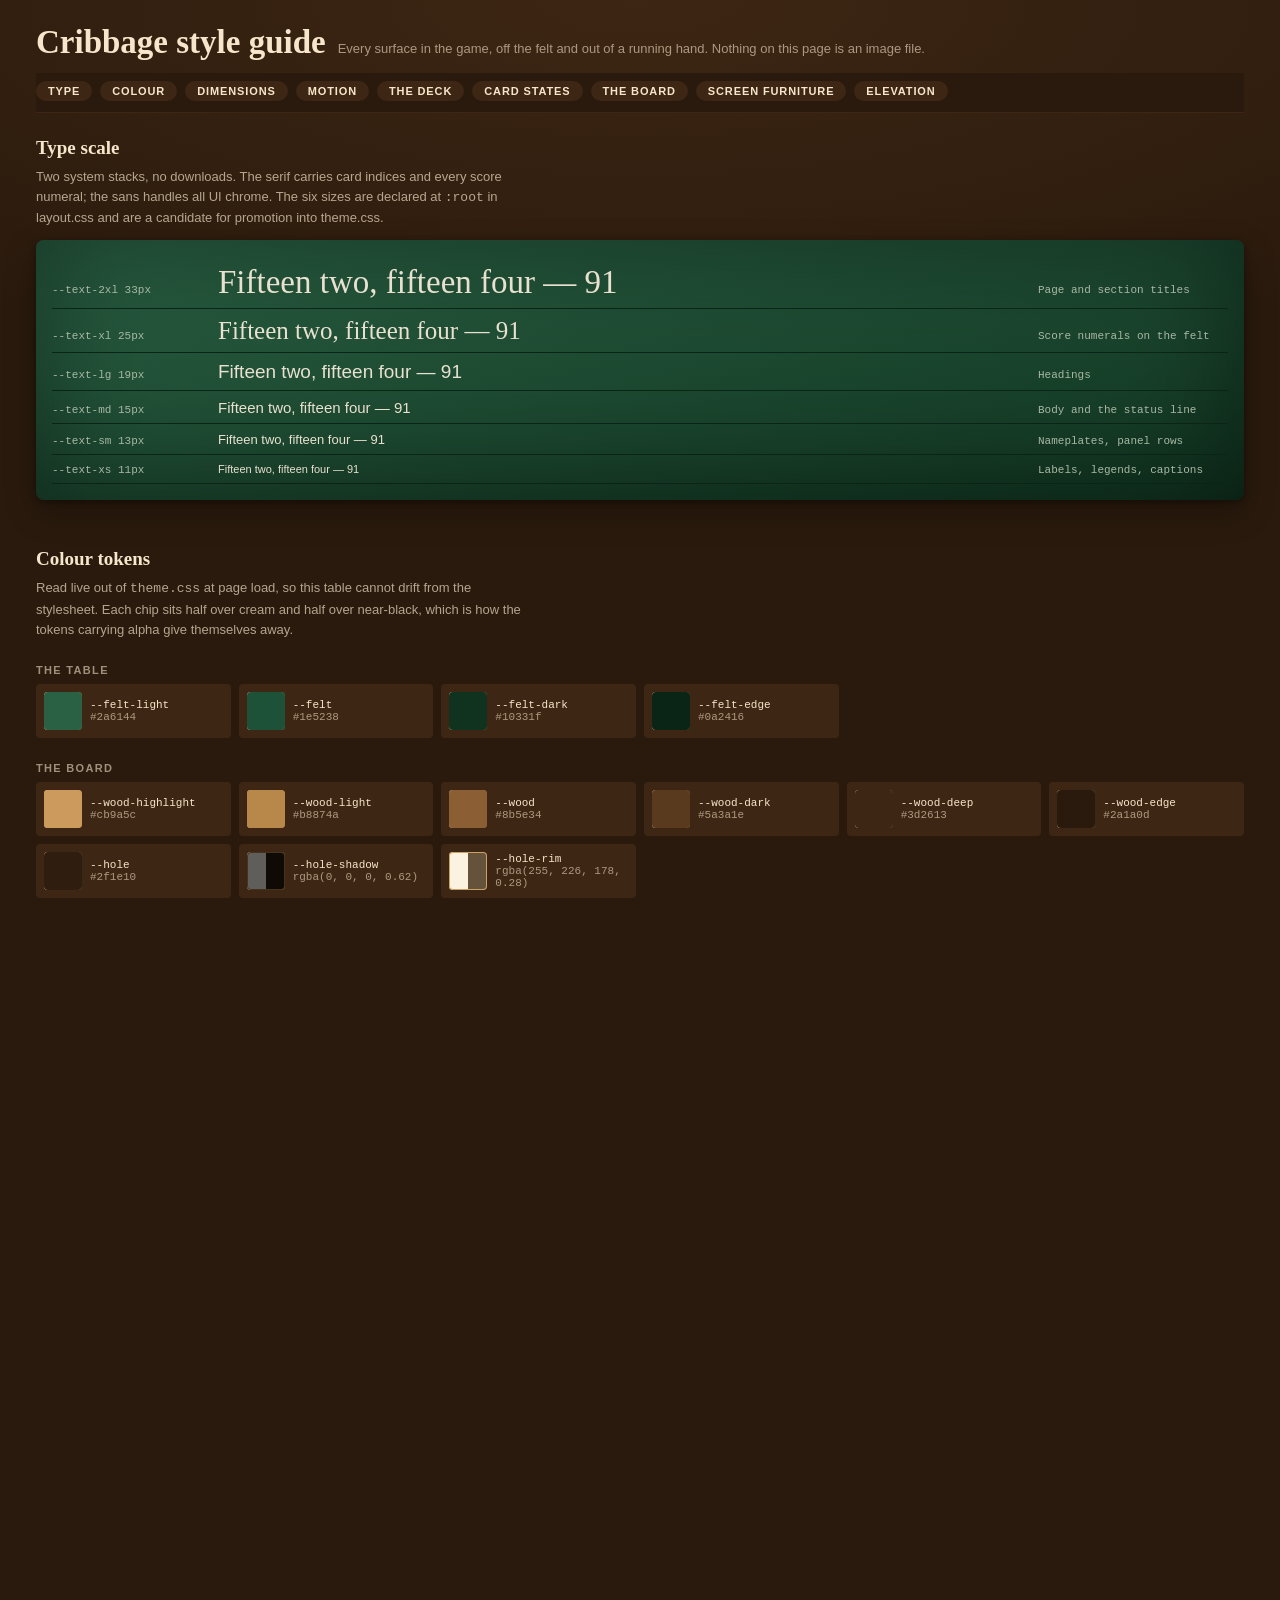
==== styleguide.html @ 0778dcc2 "Add the visual system: cards, board, and game layout theme.css is the design system and the single s" ====
<!doctype html>
<html lang="en">
<head>
<meta charset="utf-8">
<meta name="viewport" content="width=device-width, initial-scale=1">
<title>Cribbage — style guide</title>
<meta name="color-scheme" content="dark light">

<link rel="stylesheet" href="css/theme.css">
<link rel="stylesheet" href="css/cards.css">
<link rel="stylesheet" href="css/board.css">
<link rel="stylesheet" href="css/layout.css">

<style>
  /* Development chrome for this page only. Every value below is a theme token;
     nothing here ships with the game. */
  body {
    background-color: var(--wood-edge);
    background-image:
      radial-gradient(ellipse 120% 60% at 50% 0%, var(--wood-deep), transparent 70%);
  }

  .sg {
    max-width: 1240px;
    margin: 0 auto;
    padding: var(--sp-5) var(--sp-4) var(--sp-7);
  }

  .sg__head {
    display: flex;
    flex-wrap: wrap;
    align-items: baseline;
    gap: var(--sp-3);
    margin-bottom: var(--sp-3);
  }

  .sg__head h1 {
    margin: 0;
    font-size: var(--text-2xl);
    font-family: var(--font-serif);
    color: var(--on-wood);
  }

  .sg__head p {
    margin: 0;
    color: var(--on-wood);
    opacity: 0.6;
    font-size: var(--text-sm);
  }

  .sg__nav {
    position: sticky;
    top: 0;
    z-index: var(--z-label);
    display: flex;
    flex-wrap: wrap;
    gap: var(--sp-2);
    padding: var(--sp-2) 0 var(--sp-3);
    margin-bottom: var(--sp-5);
    background-color: var(--wood-edge);
    box-shadow: inset 0 -1px 0 var(--wood-deep);
  }

  .sg__nav a {
    padding: var(--sp-1) var(--sp-3);
    border-radius: 999px;
    font-size: var(--text-xs);
    font-weight: 600;
    letter-spacing: 0.08em;
    text-transform: uppercase;
    text-decoration: none;
    color: var(--on-wood);
    background-color: var(--wood-deep);
  }

  .sg__nav a:hover { background-color: var(--wood-dark); }
  .sg__nav a:focus-visible { outline: 3px solid var(--focus); outline-offset: 2px; }

  .sg section {
    margin-bottom: var(--sp-7);
    scroll-margin-top: var(--sp-7);
  }

  .sg h2 {
    margin: 0 0 var(--sp-2);
    font-size: var(--text-lg);
    font-family: var(--font-serif);
    color: var(--on-wood);
  }

  .sg h3 {
    margin: var(--sp-5) 0 var(--sp-2);
    font-size: var(--text-xs);
    font-weight: 700;
    letter-spacing: 0.12em;
    text-transform: uppercase;
    color: var(--on-wood);
    opacity: 0.58;
  }

  .sg p.note {
    margin: 0 0 var(--sp-3);
    max-width: 68ch;
    font-size: var(--text-sm);
    line-height: 1.55;
    color: var(--on-wood);
    opacity: 0.68;
  }

  /* Every demo surface is felt, because that is what the game sits on and a
     card judged against a white page is a card judged wrong. */
  .board-surface {
    padding: var(--sp-4);
    border-radius: var(--radius);
    background-color: var(--felt);
    background-image: linear-gradient(168deg, var(--felt-light), var(--felt-dark));
    box-shadow: var(--shadow-inset-felt), var(--shadow-panel);
  }

  .board-surface--wood {
    background-color: var(--wood);
    background-image: linear-gradient(168deg, var(--wood-light), var(--wood-deep));
  }

  .row {
    display: flex;
    flex-wrap: wrap;
    align-items: flex-end;
    gap: var(--sp-3);
  }

  .row--tight { gap: var(--sp-2); }

  .deck-grid {
    display: grid;
    grid-template-columns: repeat(13, max-content);
    gap: var(--sp-2);
    overflow-x: auto;
    padding-bottom: var(--sp-2);
  }

  .controls {
    display: flex;
    flex-wrap: wrap;
    align-items: center;
    gap: var(--sp-2);
    margin-bottom: var(--sp-3);
  }

  .controls__label {
    font-size: var(--text-xs);
    font-weight: 700;
    letter-spacing: 0.1em;
    text-transform: uppercase;
    color: var(--ink-soft);
  }

  /* --- token tables --- */

  .swatches {
    display: grid;
    grid-template-columns: repeat(auto-fill, minmax(190px, 1fr));
    gap: var(--sp-2);
  }

  .swatch {
    display: flex;
    align-items: center;
    gap: var(--sp-2);
    padding: var(--sp-2);
    border-radius: var(--radius-sm);
    background-color: var(--wood-deep);
  }

  /* Half over cream, half over near-black, so a token carrying alpha shows it. */
  .swatch__chip {
    position: relative;
    flex: 0 0 auto;
    width: 38px;
    height: 38px;
    border-radius: var(--radius-sm);
    background-image: linear-gradient(90deg,
      var(--card-face) 0 50%, var(--wood-edge) 50% 100%);
    box-shadow: inset 0 0 0 1px var(--wood-light);
    overflow: hidden;
  }

  .swatch__chip span {
    position: absolute;
    inset: 0;
  }

  .swatch__text { min-width: 0; }

  .swatch__name {
    font-family: ui-monospace, SFMono-Regular, Menlo, monospace;
    font-size: var(--text-xs);
    color: var(--on-wood);
    white-space: nowrap;
    overflow: hidden;
    text-overflow: ellipsis;
  }

  .swatch__value {
    font-family: ui-monospace, SFMono-Regular, Menlo, monospace;
    font-size: var(--text-xs);
    color: var(--on-wood);
    opacity: 0.6;
  }

  table.tokens {
    width: 100%;
    border-collapse: collapse;
    font-size: var(--text-sm);
  }

  table.tokens th,
  table.tokens td {
    padding: var(--sp-1) var(--sp-2);
    text-align: left;
    box-shadow: inset 0 -1px 0 var(--wood-deep);
  }

  table.tokens th {
    font-size: var(--text-xs);
    letter-spacing: 0.1em;
    text-transform: uppercase;
    color: var(--on-wood);
    opacity: 0.55;
  }

  table.tokens td:first-child {
    font-family: ui-monospace, SFMono-Regular, Menlo, monospace;
    font-size: var(--text-xs);
    color: var(--on-wood);
    white-space: nowrap;
  }

  table.tokens td:nth-child(2) {
    font-family: ui-monospace, SFMono-Regular, Menlo, monospace;
    font-size: var(--text-xs);
    color: var(--brass-light);
  }

  table.tokens td:last-child { color: var(--on-wood); opacity: 0.66; }

  table.tokens td.declared {
    font-family: ui-monospace, SFMono-Regular, Menlo, monospace;
    font-size: var(--text-xs);
    color: var(--on-wood);
    opacity: 0.45;
  }

  .scroller {
    overflow-x: auto;
    padding-bottom: var(--sp-2);
  }

  .type-row {
    display: flex;
    align-items: baseline;
    gap: var(--sp-4);
    padding: var(--sp-2) 0;
    box-shadow: inset 0 -1px 0 var(--felt-edge);
    color: var(--on-felt);
  }

  .type-row__meta {
    flex: 0 0 150px;
    font-family: ui-monospace, SFMono-Regular, Menlo, monospace;
    font-size: var(--text-xs);
    color: var(--on-felt-soft);
  }

  .type-row__meta:last-child { flex: 0 0 190px; }
  .type-row__sample { flex: 1 1 auto; min-width: 0; }

  .caption {
    margin: var(--sp-2) 0 0;
    font-size: var(--text-xs);
    letter-spacing: 0.06em;
    text-transform: uppercase;
    color: var(--on-felt-soft);
  }

  .boards {
    display: flex;
    gap: var(--sp-4);
    overflow-x: auto;
    padding-bottom: var(--sp-3);
  }

  .board-case {
    flex: 0 0 auto;
    display: flex;
    flex-direction: column;
    gap: var(--sp-2);
  }

  .board-case > .crib-board {
    height: 620px;
  }

  .shadow-chip {
    width: 120px;
    height: 78px;
    border-radius: var(--radius);
    background-color: var(--card-face);
  }

  .demo-notes {
    display: grid;
    grid-template-columns: repeat(auto-fit, minmax(220px, 1fr));
    gap: var(--sp-3);
    max-width: 700px;
  }

  .demo-notes .panel { min-height: 190px; }

  /* Narrow: the three-column type rows and the swatch grid stack rather than
     run off the side. The wide tables already live in .scroller. */
  @media (max-width: 760px) {
    .type-row { flex-wrap: wrap; gap: var(--sp-1) var(--sp-3); }
    .type-row__meta,
    .type-row__meta:last-child { flex: 1 1 100%; }
    .sg { padding: var(--sp-4) var(--sp-3) var(--sp-6); }
  }
</style>
</head>
<body>

<div class="sg" id="sg">
  <div class="sg__head">
    <h1>Cribbage style guide</h1>
    <p>Every surface in the game, off the felt and out of a running hand. Nothing on this page is an image file.</p>
  </div>

  <nav class="sg__nav" aria-label="Sections">
    <a href="#type">Type</a>
    <a href="#colour">Colour</a>
    <a href="#dimensions">Dimensions</a>
    <a href="#motion">Motion</a>
    <a href="#deck">The deck</a>
    <a href="#states">Card states</a>
    <a href="#board">The board</a>
    <a href="#furniture">Screen furniture</a>
    <a href="#elevation">Elevation</a>
  </nav>

  <!-- ==================================================== type ============ -->
  <section id="type">
    <h2>Type scale</h2>
    <p class="note">
      Two system stacks, no downloads. The serif carries card indices and every score
      numeral; the sans handles all UI chrome. The six sizes are declared at
      <code>:root</code> in layout.css and are a candidate for promotion into theme.css.
    </p>
    <div class="board-surface" id="type-scale"></div>
  </section>

  <!-- ================================================== colour =========== -->
  <section id="colour">
    <h2>Colour tokens</h2>
    <p class="note">
      Read live out of <code>theme.css</code> at page load, so this table cannot drift from
      the stylesheet. Each chip sits half over cream and half over near-black, which is how
      the tokens carrying alpha give themselves away.
    </p>
    <div id="colour-groups"></div>
  </section>

  <!-- ============================================== dimensions =========== -->
  <section id="dimensions">
    <h2>Dimensions</h2>
    <p class="note">
      Resolved against the current viewport — resize the window and reload to see the
      clamps move. Card geometry all derives from <code>--card-w</code>; board geometry all
      derives from <code>--hole-size</code>.
    </p>
    <div class="scroller"><table class="tokens" id="dim-table"></table></div>
  </section>

  <!-- =================================================== motion ========== -->
  <section id="motion">
    <h2>Motion</h2>
    <p class="note">
      One multiplier, <code>--anim-scale</code>, drives every duration in the game, and
      <code>prefers-reduced-motion</code> drops it to 0.001. If the durations below read as
      near-zero, that is your OS setting, not a bug.
    </p>
    <div class="scroller"><table class="tokens" id="motion-table"></table></div>
  </section>

  <!-- ===================================================== deck ========== -->
  <section id="deck">
    <h2>The deck — all 52</h2>
    <p class="note">
      Rows are the four suits in card-id order (spades, hearts, diamonds, clubs), columns
      are ace through king. Every pip is an inline SVG <code>&lt;use&gt;</code> of one of
      four symbols; the courts are a typographic panel, not an illustration.
    </p>
    <div class="controls">
      <span class="controls__label">Deck</span>
      <button class="btn btn--quiet" type="button" id="four-color" aria-pressed="false">Four-colour deck</button>
      <span class="controls__label" style="margin-left:var(--sp-4)">Card width</span>
      <button class="btn btn--quiet" type="button" data-size="52" aria-pressed="false">52px</button>
      <button class="btn btn--quiet" type="button" data-size="68" aria-pressed="true">68px</button>
      <button class="btn btn--quiet" type="button" data-size="88" aria-pressed="false">88px</button>
    </div>
    <div class="board-surface">
      <div class="scroller"><div class="deck-grid" id="all-cards"></div></div>
    </div>
  </section>

  <!-- =================================================== states ========== -->
  <section id="states">
    <h2>Backs and states</h2>
    <p class="note">
      Every state carries a cue that is not colour: selected rises, highlighted grows a
      solid ring, unplayable gets a hatch, face-down announces itself as face-down rather
      than as its identity.
    </p>
    <div class="board-surface">
      <div class="row" id="state-cards"></div>
    </div>
    <p class="caption">Tab through the interactive cards to see the focus ring.</p>
  </section>

  <!-- ==================================================== board ========== -->
  <section id="board">
    <h2>The board</h2>
    <p class="note">
      Four boards at different score pairs. The third straddles the skunk line at 91 — the
      pone is short of it, the dealer is past it. The fourth is a 61-point board, where the
      skunk line moves to 31 with it.
    </p>
    <div class="boards" id="boards"></div>
  </section>

  <!-- ================================================ furniture ========== -->
  <section id="furniture">
    <h2>Screen furniture</h2>
    <p class="note">
      The pieces layout.css owns, shown against felt. The two notes panels are shown filled
      here; on the game screen they ship empty, because Phase 4 is what puts rows in them.
    </p>

    <h3>Status line</h3>
    <div class="board-surface">
      <div class="status" data-turn="mine" style="margin-bottom:var(--sp-3)">
        <span class="status__mark" aria-hidden="true"></span>
        <p class="status__text">Your turn — play a card.</p>
      </div>
      <div class="status" data-turn="none">
        <span class="status__mark" aria-hidden="true"></span>
        <p class="status__text">Counting Opponent&rsquo;s hand.</p>
      </div>
    </div>

    <h3>Nameplates and the running count</h3>
    <div class="board-surface">
      <section class="seat seat--opponent" data-peg="pewter" style="margin-bottom:var(--sp-4)">
        <div class="seat__bar">
          <span class="seat__pip" aria-hidden="true"></span>
          <h2 class="seat__name">Opponent</h2>
          <span class="seat__badge">Dealer</span>
          <span class="seat__score"><span class="seat__score-num">88</span><span class="seat__score-of">/ 121</span></span>
        </div>
      </section>
      <section class="seat" data-peg="brass" style="margin-bottom:var(--sp-4)">
        <div class="seat__bar">
          <span class="seat__pip" aria-hidden="true"></span>
          <h2 class="seat__name">You</h2>
          <span class="seat__score"><span class="seat__score-num">91</span><span class="seat__score-of">/ 121</span></span>
        </div>
      </section>
      <div class="row">
        <div class="count"><span class="count__label">Count</span><span class="count__num">15</span></div>
        <div class="count" data-full="true"><span class="count__label">Count</span><span class="count__num">31</span></div>
        <div class="well"></div>
      </div>
      <p class="caption">Count plate, the plate at thirty-one, and an empty slot well.</p>
    </div>

    <h3>The pile</h3>
    <div class="board-surface">
      <ol class="pile" id="demo-pile"></ol>
      <p class="caption">A spent series knocked back, then the live one at full strength.</p>
    </div>

    <h3>Notes panels</h3>
    <div class="board-surface">
      <div class="demo-notes">
        <section class="panel" data-open="true">
          <button class="panel__toggle" type="button" aria-expanded="true">
            <h3 class="panel__title" style="margin:0">The count</h3>
            <span class="panel__caret" aria-hidden="true"></span>
          </button>
          <div class="panel__body">
            <ol class="tally">
              <li class="tally__row"><span class="tally__label">Fifteen two</span><span class="tally__points">2</span></li>
              <li class="tally__row"><span class="tally__label">Fifteen four</span><span class="tally__points">2</span></li>
              <li class="tally__row"><span class="tally__label">Run of three</span><span class="tally__points">3</span></li>
              <li class="tally__row"><span class="tally__label">Pair</span><span class="tally__points">2</span></li>
              <li class="tally__row" data-total="true"><span class="tally__label">Hand</span><span class="tally__points">9</span></li>
            </ol>
          </div>
        </section>
        <section class="panel" data-open="true">
          <button class="panel__toggle" type="button" aria-expanded="true">
            <h3 class="panel__title" style="margin:0">Hand history</h3>
            <span class="panel__caret" aria-hidden="true"></span>
          </button>
          <div class="panel__body">
            <ol class="log">
              <li class="log__row"><span class="log__who">You</span> — hand <span class="log__points">9</span>: two fifteens, a run of three, a pair</li>
              <li class="log__row"><span class="log__who">Opponent</span> — crib <span class="log__points">4</span>: two fifteens</li>
              <li class="log__row"><span class="log__who">You</span> — pegged <span class="log__points">3</span></li>
            </ol>
          </div>
        </section>
      </div>
      <p class="caption">Both headers are real buttons — click one to collapse it.</p>
    </div>
  </section>

  <!-- ================================================ elevation ========== -->
  <section id="elevation">
    <h2>Elevation</h2>
    <p class="note">
      Shadows are tight and warm-dark rather than wide and grey: everything in this game is
      resting on a table a few millimetres below it.
    </p>
    <div class="board-surface">
      <div class="row" id="shadows"></div>
    </div>
  </section>
</div>

<script src="js/cards.js"></script>
<script src="js/scoring.js"></script>
<script src="js/engine.js"></script>
<script src="js/render-cards.js"></script>
<script src="js/render-board.js"></script>
<script src="js/render.js"></script>

<script>
(function () {
  'use strict';

  var Cards = Cribbage.Cards;
  var RC = Cribbage.RenderCards;
  var RB = Cribbage.RenderBoard;
  var css = getComputedStyle(document.documentElement);

  function el(tag, cls, text) {
    var n = document.createElement(tag);
    if (cls) n.className = cls;
    if (text !== undefined) n.textContent = text;
    return n;
  }

  function value(name) {
    return css.getPropertyValue(name).trim();
  }

  // getPropertyValue on a custom property hands back what was DECLARED, clamp()
  // and calc() and all. To see what a token is actually worth at this viewport
  // it has to be pushed through a real property and read out computed.
  var probe = document.createElement('div');
  probe.setAttribute('aria-hidden', 'true');
  probe.style.cssText = 'position:absolute;top:0;left:0;height:0;visibility:hidden;';
  document.body.appendChild(probe);

  function resolved(name, kind) {
    if (kind === 'length') {
      probe.style.width = 'var(' + name + ')';
      var w = getComputedStyle(probe).width;
      probe.style.width = '';
      return w;
    }
    if (kind === 'time') {
      probe.style.transitionDuration = 'var(' + name + ')';
      var t = getComputedStyle(probe).transitionDuration;
      probe.style.transitionDuration = '';
      return t;
    }
    return value(name) || '—';
  }

  // ---------------------------------------------------------------- type ---

  var TYPE = [
    ['--text-2xl', 'Page and section titles'],
    ['--text-xl', 'Score numerals on the felt'],
    ['--text-lg', 'Headings'],
    ['--text-md', 'Body and the status line'],
    ['--text-sm', 'Nameplates, panel rows'],
    ['--text-xs', 'Labels, legends, captions']
  ];

  var typeHost = document.getElementById('type-scale');
  TYPE.forEach(function (t) {
    var row = el('div', 'type-row');
    row.appendChild(el('span', 'type-row__meta', t[0] + '  ' + value(t[0])));
    var sample = el('span', 'type-row__sample', 'Fifteen two, fifteen four — 91');
    sample.style.fontSize = 'var(' + t[0] + ')';
    sample.style.fontFamily = t[0] === '--text-2xl' || t[0] === '--text-xl'
      ? 'var(--font-serif)' : 'var(--font-sans)';
    row.appendChild(sample);
    row.appendChild(el('span', 'type-row__meta', t[1]));
    typeHost.appendChild(row);
  });

  // -------------------------------------------------------------- colour ---

  var COLOUR_GROUPS = [
    ['The table', ['--felt-light', '--felt', '--felt-dark', '--felt-edge']],
    ['The board', ['--wood-highlight', '--wood-light', '--wood', '--wood-dark',
      '--wood-deep', '--wood-edge', '--hole', '--hole-shadow', '--hole-rim']],
    ['Pegs', ['--brass-light', '--brass', '--brass-dark', '--brass-deep',
      '--pewter-light', '--pewter', '--pewter-dark', '--pewter-deep']],
    ['Cards', ['--card-face', '--card-face-edge', '--card-ink', '--card-suit-red',
      '--card-suit-black', '--suit-s', '--suit-h', '--suit-d', '--suit-c',
      '--card-back-red', '--card-back-red-dark', '--card-back-blue',
      '--card-back-blue-dark', '--card-back-ivory']],
    ['Text', ['--ink', '--ink-soft', '--on-felt', '--on-felt-soft', '--on-wood']],
    ['Accents and states', ['--glow', '--glow-soft', '--danger', '--focus']]
  ];

  var colourHost = document.getElementById('colour-groups');
  COLOUR_GROUPS.forEach(function (group) {
    colourHost.appendChild(el('h3', null, group[0]));
    var grid = el('div', 'swatches');
    group[1].forEach(function (name) {
      var sw = el('div', 'swatch');
      var chip = el('span', 'swatch__chip');
      var fill = el('span');
      fill.style.backgroundColor = 'var(' + name + ')';
      chip.appendChild(fill);
      var text = el('div', 'swatch__text');
      text.appendChild(el('div', 'swatch__name', name));
      text.appendChild(el('div', 'swatch__value', value(name) || '—'));
      sw.appendChild(chip);
      sw.appendChild(text);
      grid.appendChild(sw);
    });
    colourHost.appendChild(grid);
  });

  // ---------------------------------------------------------- dimensions ---

  function fillTable(table, rows) {
    var head = el('tr');
    ['Token', 'Here and now', 'Declared', 'What it is'].forEach(function (h) {
      head.appendChild(el('th', null, h));
    });
    var thead = document.createElement('thead');
    thead.appendChild(head);
    table.appendChild(thead);
    var body = document.createElement('tbody');
    rows.forEach(function (r) {
      var tr = el('tr');
      tr.appendChild(el('td', null, r[0]));
      tr.appendChild(el('td', null, resolved(r[0], r[2])));
      var dec = el('td', 'declared', value(r[0]) || '—');
      tr.appendChild(dec);
      tr.appendChild(el('td', null, r[1]));
      body.appendChild(tr);
    });
    table.appendChild(body);
  }

  fillTable(document.getElementById('dim-table'), [
    ['--card-w', 'The one knob that rescales every card', 'length'],
    ['--card-h', 'Derived: 5:7, the real playing-card ratio', 'length'],
    ['--card-radius', 'Corner radius, derived from --card-w', 'length'],
    ['--card-border', 'Hairline edge', 'length'],
    ['--card-overlap', 'How far a fanned hand tucks each card under the last', 'length'],
    ['--card-lift', 'How far a selected card rises', 'length'],
    ['--hole-size', 'Drilled hole diameter; the whole board derives from it', 'length'],
    ['--hole-gap', 'Between holes inside a group of five', 'length'],
    ['--hole-group-gap', 'Between one group of five and the next', 'length'],
    ['--peg-w', 'Peg shaft width', 'length'],
    ['--peg-h', 'Peg height, head included', 'length'],
    ['--board-rail-w', 'Width of the board rail on the desktop layout', 'length'],
    ['--sp-1', 'Hairline gaps', 'length'],
    ['--sp-2', 'Inside a control', 'length'],
    ['--sp-3', 'Between rows', 'length'],
    ['--sp-4', 'Between blocks', 'length'],
    ['--sp-5', 'Between groups on the table', 'length'],
    ['--sp-6', 'The pile stagger', 'length'],
    ['--sp-7', 'Section spacing', 'length'],
    ['--radius-sm', 'Chips, plates', 'length'],
    ['--radius', 'Panels, the count plate', 'length'],
    ['--radius-lg', 'The table, the board, the bottom sheet', 'length'],
    ['--text-xs', 'Labels, legends, captions', 'length'],
    ['--text-sm', 'Nameplates, panel rows', 'length'],
    ['--text-md', 'Body and the status line', 'length'],
    ['--text-lg', 'Headings', 'length'],
    ['--text-xl', 'Score numerals on the felt', 'length'],
    ['--text-2xl', 'The running count', 'length']
  ]);

  fillTable(document.getElementById('motion-table'), [
    ['--anim-scale', 'The single speed multiplier', 'raw'],
    ['--t-fast', 'Hovers, dims, small affordances', 'time'],
    ['--t-base', 'General UI settling', 'time'],
    ['--t-slow', 'Score highlights', 'time'],
    ['--t-flip', 'A card turning over', 'time'],
    ['--t-deal', 'The whole deal', 'time'],
    ['--t-peg-hop', 'One hole of peg travel', 'time'],
    ['--ease', 'General UI easing', 'raw'],
    ['--ease-card', 'A card settling', 'raw'],
    ['--ease-peg', 'A peg dropping into a hole', 'raw']
  ]);

  // ---------------------------------------------------------------- deck ---

  var deckGrid = document.getElementById('all-cards');
  // Rows are suits so a whole suit reads across, which is how you spot a pip
  // layout that is wrong at one rank only.
  for (var suit = 0; suit < 4; suit++) {
    for (var rank = 1; rank <= 13; rank++) {
      deckGrid.appendChild(RC.createCard(Cards.makeCard(rank, suit)));
    }
  }

  var fourColorBtn = document.getElementById('four-color');
  fourColorBtn.addEventListener('click', function () {
    var on = fourColorBtn.getAttribute('aria-pressed') !== 'true';
    fourColorBtn.setAttribute('aria-pressed', on ? 'true' : 'false');
    document.body.setAttribute('data-four-color', on ? 'true' : 'false');
  });

  var sizeButtons = Array.prototype.slice.call(document.querySelectorAll('[data-size]'));
  function setSize(px) {
    deckGrid.style.setProperty('--card-w', px + 'px');
    sizeButtons.forEach(function (b) {
      b.setAttribute('aria-pressed', b.getAttribute('data-size') === String(px) ? 'true' : 'false');
    });
  }
  sizeButtons.forEach(function (b) {
    b.addEventListener('click', function () { setSize(Number(b.getAttribute('data-size'))); });
  });
  setSize(68);

  // -------------------------------------------------------------- states ---

  var stateHost = document.getElementById('state-cards');
  function labelled(node, text) {
    var wrap = el('div');
    wrap.style.display = 'flex';
    wrap.style.flexDirection = 'column';
    wrap.style.gap = 'var(--sp-2)';
    wrap.style.alignItems = 'center';
    wrap.appendChild(node);
    wrap.appendChild(el('span', 'caption', text));
    return wrap;
  }

  var five = Cards.makeCard(5, 1);
  stateHost.appendChild(labelled(RC.createBack('red'), 'Back — red'));
  stateHost.appendChild(labelled(RC.createBack('blue'), 'Back — blue'));
  stateHost.appendChild(labelled(RC.createCard(five, { interactive: true }), 'Interactive'));
  stateHost.appendChild(labelled(
    RC.createCard(Cards.makeCard(12, 0), { interactive: true, selected: true }), 'Selected'));
  stateHost.appendChild(labelled(
    RC.createCard(Cards.makeCard(10, 2), { highlighted: true }), 'Scoring'));
  stateHost.appendChild(labelled(
    RC.createCard(Cards.makeCard(9, 3), { interactive: true, disabled: true }), 'Unplayable'));
  stateHost.appendChild(labelled(
    RC.createCard(Cards.makeCard(1, 0), { faceDown: true }), 'Face down'));

  // --------------------------------------------------------------- board ---

  var BOARD_CASES = [
    { target: 121, label: 'Fresh board — both pegs in the start holes', pegs: [[0, 0], [0, 0]] },
    { target: 121, label: 'Mid game — 37 and 44', pegs: [[33, 37], [40, 44]] },
    { target: 121, label: 'Straddling the skunk line at 91', pegs: [[84, 88], [89, 91]] },
    { target: 61, label: '61-point board, its skunk line at 31', pegs: [[26, 28], [29, 31]] }
  ];

  var boardHost = document.getElementById('boards');
  BOARD_CASES.forEach(function (c) {
    var wrap = el('div', 'board-case');
    var board = RB.create({ targetScore: c.target, labels: ['You', 'Opponent'] });
    wrap.appendChild(board.el);
    wrap.appendChild(el('span', 'caption', c.label));
    boardHost.appendChild(wrap);
    // After it is in the document, so the first layout has a box to measure.
    board.setPegs(0, c.pegs[0][0], c.pegs[0][1]);
    board.setPegs(1, c.pegs[1][0], c.pegs[1][1]);
    board.refresh();
  });

  // ---------------------------------------------------------------- pile ---

  var pileHost = document.getElementById('demo-pile');
  var PILE = [
    { card: Cards.parseCard('8D'), player: 1, spent: true },
    { card: Cards.parseCard('7S'), player: 0, spent: true },
    { card: Cards.parseCard('QH'), player: 1, spent: true },
    { card: Cards.parseCard('6C'), player: 1, spent: false, start: true },
    { card: Cards.parseCard('5S'), player: 0, spent: false }
  ];
  PILE.forEach(function (entry) {
    var item = el('li', 'pile__item');
    item.setAttribute('data-player', String(entry.player));
    item.setAttribute('data-side', entry.player === 0 ? 'mine' : 'theirs');
    item.setAttribute('data-peg', entry.player === 0 ? 'brass' : 'pewter');
    item.setAttribute('data-spent', entry.spent ? 'true' : 'false');
    item.setAttribute('data-series-start', entry.start ? 'true' : 'false');
    item.appendChild(RC.createCard(entry.card));
    var owner = el('span', 'pile__owner');
    owner.setAttribute('aria-hidden', 'true');
    item.appendChild(owner);
    pileHost.appendChild(item);
  });

  // ------------------------------------------------------------- shadows ---

  var shadowHost = document.getElementById('shadows');
  ['--shadow-card', '--shadow-card-raised', '--shadow-panel', '--shadow-board']
    .forEach(function (name) {
      var chip = el('div', 'shadow-chip');
      chip.style.boxShadow = 'var(' + name + ')';
      shadowHost.appendChild(labelled(chip, name));
    });

  // Panel headers on this page are the same control the game uses.
  Array.prototype.slice.call(document.querySelectorAll('.panel__toggle'))
    .forEach(function (btn) {
      btn.addEventListener('click', function () {
        var panel = btn.closest('.panel');
        var open = panel.getAttribute('data-open') !== 'true';
        panel.setAttribute('data-open', open ? 'true' : 'false');
        btn.setAttribute('aria-expanded', open ? 'true' : 'false');
      });
    });
})();
</script>

</body>
</html>
---- css/theme.css ----
/* ---------------------------------------------------------------------------
   theme.css — the design system.

   Every colour, dimension, shadow and duration in the game comes from here.
   Nothing downstream hardcodes a colour or a timing: cards.css, board.css and
   layout.css consume these tokens only. That is what keeps the felt, the wood
   and the cards reading as one object instead of three.

   The look is a pub cribbage board: warm oak, green felt, brass pegs, and
   traditional cards in a slightly creamy white rather than a clinical one.
   There are no image files anywhere in this project — every surface below is
   built from gradients, and the wood grain from an SVG turbulence filter.
   --------------------------------------------------------------------------- */

:root {
  /* --- The table ------------------------------------------------------- */
  --felt-light: #2a6144;
  --felt: #1e5238;
  --felt-dark: #10331f;
  --felt-edge: #0a2416;

  /* --- The board ------------------------------------------------------- */
  /* Four stops rather than two: real oak has a wide tonal range, and a
     two-stop gradient reads as plastic no matter how good the grain is. */
  --wood-highlight: #cb9a5c;
  --wood-light: #b8874a;
  --wood: #8b5e34;
  --wood-dark: #5a3a1e;
  --wood-deep: #3d2613;
  --wood-edge: #2a1a0d;

  /* Drilled holes read as holes only if the rim catches light at the top and
     the bore goes genuinely dark at the bottom. */
  --hole: #2f1e10;
  --hole-shadow: rgba(0, 0, 0, 0.62);
  --hole-rim: rgba(255, 226, 178, 0.28);

  /* --- Pegs ------------------------------------------------------------ */
  --brass-light: #f0d183;
  --brass: #d4a843;
  --brass-dark: #a67c1f;
  --brass-deep: #6d4f10;

  /* The opponent's pegs are pewter so the two players never rely on hue
     alone — brass vs. silver survives colourblindness and a dim screen. */
  --pewter-light: #e6e9ee;
  --pewter: #b3b9c4;
  --pewter-dark: #7c8492;
  --pewter-deep: #4a505b;

  /* --- Cards ----------------------------------------------------------- */
  --card-face: #fbf8f1;
  --card-face-edge: #e9e2d2;
  --card-ink: #17171a;
  --card-suit-red: #b81f27;
  --card-suit-black: #17171a;

  /* Four-colour deck. Applied by [data-four-color] on the board root; the
     two-colour deck simply leaves --suit-d and --suit-c at their defaults. */
  --suit-s: var(--card-suit-black);
  --suit-h: var(--card-suit-red);
  --suit-d: var(--card-suit-red);
  --suit-c: var(--card-suit-black);

  --card-back-red: #9d2b32;
  --card-back-red-dark: #6f1c22;
  --card-back-blue: #2a4b7c;
  --card-back-blue-dark: #1b3357;
  --card-back-ivory: #f2ece0;

  /* --- Text ------------------------------------------------------------ */
  --ink: #2b2119;              /* on light surfaces */
  --ink-soft: #6b5b48;
  --on-felt: #e9e1d0;          /* warm off-white, never pure #fff on green */
  --on-felt-soft: #a9b8a5;
  --on-wood: #f6e6cb;

  /* --- Accents and states ---------------------------------------------- */
  --glow: #ffd977;             /* scoring highlight */
  --glow-soft: rgba(255, 217, 119, 0.45);
  --danger: #d2603f;
  --focus: #ffd977;

  /* --- Type ------------------------------------------------------------ */
  /* System stacks only: no font downloads, so the game stays self-contained
     and works offline from file://. The serif carries the traditional feel
     on card indices and score numerals; the sans handles UI chrome. */
  --font-serif: "Iowan Old Style", "Palatino Linotype", Palatino, Georgia,
    "Times New Roman", serif;
  --font-sans: -apple-system, BlinkMacSystemFont, "Segoe UI", Roboto,
    "Helvetica Neue", Arial, sans-serif;
  --font-num: var(--font-serif);

  /* --- Card geometry --------------------------------------------------- */
  /* Everything about a card derives from --card-w, so one value rescales the
     whole game. 5:7 is the real playing-card ratio (2.5in x 3.5in).

     CAREFUL: a custom property that references another one resolves against the
     element it is DECLARED on, not the element it is used on. So --card-h below
     bakes in the :root value of --card-w and will NOT track a --card-w override
     set further down the tree — a hand container asking for 88px cards would get
     88x109 instead of 88x123, and the cards would come out subtly squat.

     Two rules follow, and downstream files depend on both:
       1. --card-h is only valid where --card-w has NOT been overridden.
       2. Anything that sizes an actual card should use --card-ratio (or the
          aspect-ratio below) rather than --card-h, so it survives an override. */
  --card-w: clamp(52px, 5.2vw, 88px);
  --card-ratio: 1.4;
  --card-h: calc(var(--card-w) * var(--card-ratio));
  --card-radius: calc(var(--card-w) * 0.075);
  --card-border: max(1px, calc(var(--card-w) * 0.012));

  /* Hand fan overlap, as a fraction of card width. */
  --card-overlap: calc(var(--card-w) * 0.16);
  --card-lift: calc(var(--card-h) * 0.16);   /* how far a selected card rises */

  /* --- Board geometry -------------------------------------------------- */
  --hole-size: clamp(6px, 0.62vw, 9px);
  --hole-gap: calc(var(--hole-size) * 1.5);      /* within a group of five */
  --hole-group-gap: calc(var(--hole-size) * 2.4); /* between groups of five */
  --peg-w: calc(var(--hole-size) * 1.25);
  --peg-h: calc(var(--hole-size) * 2.6);
  --board-rail-w: clamp(150px, 15vw, 230px);

  /* --- Spacing --------------------------------------------------------- */
  --sp-1: 4px;
  --sp-2: 8px;
  --sp-3: 12px;
  --sp-4: 16px;
  --sp-5: 24px;
  --sp-6: 32px;
  --sp-7: 48px;

  --radius-sm: 4px;
  --radius: 8px;
  --radius-lg: 14px;

  /* --- Shadows --------------------------------------------------------- */
  /* Cards sit ON the felt, so their shadow is tight and warm-dark, not the
     wide grey blur that makes UI cards look like they float in an app. */
  --shadow-card: 0 1px 2px rgba(0, 0, 0, 0.32), 0 3px 8px rgba(0, 0, 0, 0.24);
  --shadow-card-raised: 0 4px 8px rgba(0, 0, 0, 0.34), 0 12px 24px rgba(0, 0, 0, 0.3);
  --shadow-panel: 0 2px 6px rgba(0, 0, 0, 0.35), 0 12px 32px rgba(0, 0, 0, 0.28);
  --shadow-board: 0 3px 10px rgba(0, 0, 0, 0.45), 0 18px 44px rgba(0, 0, 0, 0.38);
  --shadow-inset-felt: inset 0 0 120px rgba(0, 0, 0, 0.45);

  /* --- Motion ---------------------------------------------------------- */
  /* Every duration is multiplied by --anim-scale, so the animation-speed
     setting is one knob rather than dozens. 0 makes the game instant. */
  --anim-scale: 1;
  --t-fast: calc(150ms * var(--anim-scale));
  --t-base: calc(250ms * var(--anim-scale));
  --t-slow: calc(400ms * var(--anim-scale));
  --t-flip: calc(300ms * var(--anim-scale));
  --t-deal: calc(400ms * var(--anim-scale));
  --t-peg-hop: calc(35ms * var(--anim-scale));

  --ease: cubic-bezier(0.22, 0.61, 0.36, 1);      /* general UI easing */
  --ease-card: cubic-bezier(0.2, 0.9, 0.3, 1);    /* cards settling */
  --ease-peg: cubic-bezier(0.34, 1.4, 0.64, 1);   /* peg dropping into a hole */

  /* --- Layering -------------------------------------------------------- */
  --z-felt: 0;
  --z-board: 10;
  --z-pile: 20;
  --z-card: 30;
  --z-card-moving: 60;
  --z-label: 70;
  --z-panel: 80;
  --z-modal: 100;
}

/* Four-colour deck: diamonds go blue, clubs green. Toggled from settings. */
[data-four-color="true"] {
  --suit-d: #1f5aa8;
  --suit-c: #1d7a3e;
}

/* Respect the OS setting without needing JS. The in-game speed control sets
   --anim-scale too; this is the floor. */
@media (prefers-reduced-motion: reduce) {
  :root {
    --anim-scale: 0.001;
  }
}
---- css/cards.css ----
/* ---------------------------------------------------------------------------
   cards.css — the playing cards: faces, pip layout, court panels, backs, and
   the 3D flip.

   Every colour, duration, shadow and radius here comes from theme.css. The only
   values declared locally are geometric ratios, and they all resolve against
   --card-w, so one token rescales a card from 52px to 88px with nothing to fix
   up. Horizontal ratios are expressed against --card-w and vertical ones
   against --card-h on purpose: a card is 5:7, and mixing the two axes is how
   layouts drift when the deck is resized.

   Those ratios live on .card rather than :root so they stay private to this
   file and never collide with the shared token namespace.
   --------------------------------------------------------------------------- */

.card,
.card *,
.card *::before,
.card *::after {
  box-sizing: border-box;
}

/* ===========================================================================
   1. The card box
   =========================================================================== */

.card {
  /* theme.css declares --card-h at :root, so it substitutes the :root value of
     --card-w and stops tracking any container that overrides --card-w further
     down. Re-deriving it here is what makes --card-w the single knob: set it on
     a hand, a deck stack or one card and the whole card follows. The ratio comes
     from --card-ratio rather than a literal so this cannot silently disagree
     with theme.css if the card proportions are ever changed. */
  --card-h: calc(var(--card-w) * var(--card-ratio));

  /* --- private geometry, all derived from --card-w --- */
  --pip: calc(var(--card-w) * 0.175);        /* centre pip box, square */
  --pip-ace: calc(var(--card-w) * 0.42);
  /* The row-1 pips sit at almost the same height as the corner index, so the
     only thing keeping them from reading as one cluster is this gutter. */
  --pip-field-x: calc(var(--card-w) * 0.245);
  --pip-field-y: calc(var(--card-h) * 0.075);
  --index-x: calc(var(--card-w) * 0.035);
  --index-y: calc(var(--card-h) * 0.032);
  --index-w: calc(var(--card-w) * 0.16);
  /* Larger than a printed card's index, on purpose: at the 52px end of
     --card-w a true-to-life ratio would be about 7px and unreadable. */
  --index-rank: calc(var(--card-w) * 0.21);
  --index-pip: calc(var(--card-w) * 0.09);
  --hairline: max(1px, calc(var(--card-w) * 0.009));
  --ring: max(1px, calc(var(--card-w) * 0.035));

  /* Suit colour is a single indirection so [data-four-color] on any ancestor
     re-tints pips, indices and court frames together, for free. */
  --suit: var(--suit-s);

  position: relative;
  display: block;
  flex: 0 0 auto;
  width: var(--card-w);
  height: var(--card-h);
  padding: 0;
  border: 0;
  margin: 0;
  background: none;
  font: inherit;
  text-align: left;
  color: var(--suit);
  border-radius: var(--card-radius);
  box-shadow: var(--shadow-card);
  z-index: var(--z-card);
  /* A shallow perspective makes the flip read as a card turning over rather
     than a rectangle scaling; too much and the far edge fisheyes. */
  perspective: calc(var(--card-w) * 11);
  transition:
    transform var(--t-base) var(--ease-card),
    box-shadow var(--t-base) var(--ease),
    filter var(--t-fast) var(--ease);
  -webkit-tap-highlight-color: transparent;
}

.card[data-suit='S'] { --suit: var(--suit-s); }
.card[data-suit='H'] { --suit: var(--suit-h); }
.card[data-suit='D'] { --suit: var(--suit-d); }
.card[data-suit='C'] { --suit: var(--suit-c); }

.card--interactive {
  cursor: pointer;
  -webkit-appearance: none;
  appearance: none;
}

.card__inner {
  position: absolute;
  inset: 0;
  transform-style: preserve-3d;
  transition: transform var(--t-flip) var(--ease-card);
}

.card--face-down .card__inner {
  transform: rotateY(180deg);
}

.card__face {
  position: absolute;
  inset: 0;
  overflow: hidden;
  border-radius: var(--card-radius);
  backface-visibility: hidden;
  -webkit-backface-visibility: hidden;
}

.card__face--front {
  /* Warm off-white with the edges falling away a touch: a flat fill reads as
     paper stock only when it has somewhere to go. */
  background:
    radial-gradient(135% 105% at 50% 2%,
      var(--card-face) 68%,
      var(--card-face-edge) 100%);
  box-shadow: inset 0 0 0 var(--hairline) var(--card-face-edge);
}

.card__face--back {
  transform: rotateY(180deg);
}

/* Suit colour is re-asserted on every inked element rather than left to
   inherit down from .card. The indices and pips are spans, and a single loose
   page-level rule like `.hand span { color: ... }` would otherwise repaint the
   whole deck. */
.card__index,
.card__rank,
.card__pip,
.card__court,
.card__court-letter,
.card__glyph {
  color: var(--suit);
}

.card__glyph {
  display: block;
  width: 100%;
  height: 100%;
  /* All four symbols share a 0 0 100 100 viewBox and SVG's default
     xMidYMid meet fit, so one square pip box renders spade, heart, diamond and
     club at one consistent optical weight. */
  fill: currentColor;
}

/* ===========================================================================
   2. Corner indices
   =========================================================================== */

.card__index {
  position: absolute;
  display: flex;
  flex-direction: column;
  align-items: center;
  width: var(--index-w);
  line-height: 1;
}

.card__index--tl {
  top: var(--index-y);
  left: var(--index-x);
}

/* Bottom-right is the top-left rotated a half turn, exactly as printed. */
.card__index--br {
  right: var(--index-x);
  bottom: var(--index-y);
  transform: rotate(180deg);
}

.card__rank {
  font-family: var(--font-serif);
  font-size: var(--index-rank);
  font-weight: 700;
  line-height: 0.92;
  letter-spacing: calc(var(--card-w) * -0.006);
  font-variant-numeric: lining-nums;
}

/* '10' is the only two-glyph index; shrinking it keeps every corner block the
   same width, which is what stops a hand of tens looking mis-set. */
.card__rank--wide {
  font-size: calc(var(--card-w) * 0.165);
  letter-spacing: calc(var(--card-w) * -0.008);
}

.card__index-pip {
  width: var(--index-pip);
  height: var(--index-pip);
  margin-top: calc(var(--card-h) * 0.012);
}

/* ===========================================================================
   3. Centre pips — the classical 3 x 13 field
   =========================================================================== */

.card__pips {
  position: absolute;
  inset: var(--pip-field-y) var(--pip-field-x);
  display: grid;
  grid-template-columns: repeat(3, 1fr);
  grid-template-rows: repeat(13, 1fr);
}

/* Each grid cell is only 1/13th of the field, so a pip is centred on its cell
   and allowed to overflow it. The cell is an anchor point, not a container. */
.card__pip {
  display: block;
  place-self: center;
  width: var(--pip);
  height: var(--pip);
}

.card__pip--ace {
  width: var(--pip-ace);
  height: var(--pip-ace);
}

.card__pip--c1 { grid-column: 1; }
.card__pip--c2 { grid-column: 2; }
.card__pip--c3 { grid-column: 3; }

.card__pip--r1  { grid-row: 1; }
.card__pip--r2  { grid-row: 2; }
.card__pip--r3  { grid-row: 3; }
.card__pip--r4  { grid-row: 4; }
.card__pip--r5  { grid-row: 5; }
.card__pip--r6  { grid-row: 6; }
.card__pip--r7  { grid-row: 7; }
.card__pip--r8  { grid-row: 8; }
.card__pip--r9  { grid-row: 9; }
.card__pip--r10 { grid-row: 10; }
.card__pip--r11 { grid-row: 11; }
.card__pip--r12 { grid-row: 12; }
.card__pip--r13 { grid-row: 13; }

/* Below the waist every pip is upside down, as on a real card. */
.card__pip--r8,
.card__pip--r9,
.card__pip--r10,
.card__pip--r11,
.card__pip--r12,
.card__pip--r13 {
  transform: rotate(180deg);
}

/* ===========================================================================
   4. Court cards — J, Q, K
   ---------------------------------------------------------------------------
   No illustrated figures. A tall panel flanked by the index margins, a double
   rule with corner fleurons, the suit above and below, and one big serif
   letter. It is the treatment a plain-back deck would actually use, so it
   reads as a decision rather than as art that failed to load.
   =========================================================================== */

/* J, Q and K are the only courts, so the panel only has to clear a one-glyph
   index — which is why it can run taller and wider than the pip field does. */
.card__court {
  position: absolute;
  inset: calc(var(--card-h) * 0.075) calc(var(--card-w) * 0.248);
  display: flex;
  flex-direction: column;
  align-items: center;
  justify-content: space-between;
  padding: calc(var(--card-h) * 0.038) 0;
}

.card__court-rule {
  position: absolute;
  border: var(--hairline) solid currentColor;
  pointer-events: none;
}

.card__court-rule--outer {
  inset: 0;
  border-radius: calc(var(--card-radius) * 0.5);
  opacity: 0.55;
}

.card__court-rule--inner {
  inset: calc(var(--card-w) * 0.035);
  opacity: 0.3;
}

/* Lozenges centred on the inner rule's four corners, so the rule appears to
   pass through them. Rotated squares rather than glyphs — a real ornament
   would turn to mush at 52px. Offset = inner inset minus half the side. */
.card__court-fleur {
  --fleur: calc(var(--card-w) * 0.042);
  position: absolute;
  width: var(--fleur);
  height: var(--fleur);
  background: currentColor;
  opacity: 0.4;
  transform: rotate(45deg);
}

.card__court-fleur--tl,
.card__court-fleur--tr { top: calc(var(--card-w) * 0.014); }

.card__court-fleur--bl,
.card__court-fleur--br { bottom: calc(var(--card-w) * 0.014); }

.card__court-fleur--tl,
.card__court-fleur--bl { left: calc(var(--card-w) * 0.014); }

.card__court-fleur--tr,
.card__court-fleur--br { right: calc(var(--card-w) * 0.014); }

.card__court-pip {
  width: calc(var(--card-w) * 0.16);
  height: calc(var(--card-w) * 0.16);
  flex: 0 0 auto;
}

.card__court-pip--bottom {
  transform: rotate(180deg);
}

.card__court-letter {
  font-family: var(--font-serif);
  font-size: calc(var(--card-w) * 0.43);
  font-weight: 700;
  line-height: 1;
  letter-spacing: calc(var(--card-w) * -0.012);
  /* Optical centring: serif caps sit high in their em box. */
  margin-top: calc(var(--card-h) * -0.01);
}

/* ===========================================================================
   5. The back — a woven cross-hatch inside an ivory margin
   =========================================================================== */

.card__face--back {
  --back: var(--card-back-red);
  --back-dark: var(--card-back-red-dark);
  --weave-step: calc(var(--card-w) * 0.115);
  --weave-line: calc(var(--card-w) * 0.042);
  --weave-half: calc(var(--card-w) * 0.0575);
  background: var(--card-back-ivory);
  box-shadow: inset 0 0 0 var(--hairline) var(--card-face-edge);
}

.card[data-back='blue'] .card__face--back {
  --back: var(--card-back-blue);
  --back-dark: var(--card-back-blue-dark);
}

.card__back-field {
  position: absolute;
  inset: calc(var(--card-w) * 0.055);
  overflow: hidden;
  border-radius: calc(var(--card-radius) * 0.55);
  background-color: var(--back);
  /* Two dark diagonal families cross into a lattice; the crossings double up
     and go darker on their own, which is what gives the weave its knots. */
  background-image:
    repeating-linear-gradient(45deg,
      var(--back-dark) 0 var(--weave-line),
      transparent var(--weave-line) var(--weave-step)),
    repeating-linear-gradient(-45deg,
      var(--back-dark) 0 var(--weave-line),
      transparent var(--weave-line) var(--weave-step));
  box-shadow: inset 0 0 0 var(--hairline) var(--back-dark);
}

/* The ivory threads run a half-step out of phase with the dark ones so each
   crossing reads as over-and-under rather than as a flat grid. */
.card__back-field::before {
  content: '';
  position: absolute;
  inset: 0;
  opacity: 0.3;
  background-image:
    repeating-linear-gradient(45deg,
      transparent 0 var(--weave-half),
      var(--card-back-ivory) var(--weave-half)
        calc(var(--weave-half) + var(--weave-line) * 0.45),
      transparent calc(var(--weave-half) + var(--weave-line) * 0.45) var(--weave-step)),
    repeating-linear-gradient(-45deg,
      transparent 0 var(--weave-half),
      var(--card-back-ivory) var(--weave-half)
        calc(var(--weave-half) + var(--weave-line) * 0.45),
      transparent calc(var(--weave-half) + var(--weave-line) * 0.45) var(--weave-step));
}

/* Corner falloff, so the back sits in the light the same way the face does. */
.card__back-field::after {
  content: '';
  position: absolute;
  inset: 0;
  opacity: 0.5;
  background: radial-gradient(120% 92% at 50% 40%,
    transparent 38%,
    var(--back-dark) 118%);
}

/* ===========================================================================
   6. States
   ---------------------------------------------------------------------------
   Every state carries a non-colour cue as well: selected rises, highlighted
   grows a ring and lifts, disabled gets a hatch. Colour is never the only
   channel.
   =========================================================================== */

.card--interactive:hover:not(.card--disabled) {
  transform: translateY(calc(var(--card-lift) * -0.32));
}

.card--interactive:focus-visible {
  outline: var(--ring) solid var(--focus);
  outline-offset: calc(var(--card-w) * 0.035);
}

.card--selected {
  transform: translateY(calc(var(--card-lift) * -1));
  box-shadow: var(--shadow-card-raised);
  z-index: var(--z-card-moving);
}

.card--interactive.card--selected:hover {
  transform: translateY(calc(var(--card-lift) * -1.12));
}

/* A solid ring plus a soft bloom, and a small lift. The ring is the part that
   survives greyscale and a colourblind viewer; the bloom is the part that
   feels like scoring.

   The bloom animates box-shadow rather than transform, because .card carries
   the lift and .card__inner carries the flip and neither can be clobbered. It
   runs once rather than looping: the speed setting can drive --anim-scale to
   nearly zero, and a looping animation at that duration burns a core. With
   only a `from` keyframe the end state is the declaration below. */
.card--highlighted {
  z-index: var(--z-card-moving);
  box-shadow:
    0 0 0 var(--ring) var(--glow),
    0 0 calc(var(--card-w) * 0.42) var(--glow-soft),
    var(--shadow-card-raised);
  transform: translateY(calc(var(--card-lift) * -0.28));
  animation: card-glow-in var(--t-slow) var(--ease-card) 1;
}

.card--selected.card--highlighted {
  transform: translateY(calc(var(--card-lift) * -1));
}

@keyframes card-glow-in {
  from {
    box-shadow:
      0 0 0 0 var(--glow),
      0 0 0 var(--glow-soft),
      var(--shadow-card);
  }
}

.card--disabled {
  cursor: not-allowed;
  /* Desaturated and knocked back, but never translucent: the felt showing
     through a card tints the paper green and it stops reading as a card. */
  filter: saturate(0.38) brightness(0.95);
  box-shadow: var(--shadow-card);
}

/* Hatched veil, so an unplayable card is legible as unplayable in greyscale
   and at a glance rather than by being "the dim red one". */
.card--disabled::after {
  content: '';
  position: absolute;
  inset: 0;
  z-index: 1;
  pointer-events: none;
  border-radius: var(--card-radius);
  opacity: 0.13;
  background: repeating-linear-gradient(-45deg,
    transparent 0 calc(var(--card-w) * 0.026),
    var(--card-ink) calc(var(--card-w) * 0.026) calc(var(--card-w) * 0.036));
}

/* ===========================================================================
   7. Reduced motion
   ---------------------------------------------------------------------------
   theme.css already collapses --anim-scale, which handles every transition
   here. The one thing a near-zero duration cannot make safe is a keyframe
   animation, so that is all this removes — the glow still appears, it just
   appears at once.
   =========================================================================== */

@media (prefers-reduced-motion: reduce) {
  .card--highlighted {
    animation: none;
  }
}

/* The symbol sheet is inert; JS also sets this inline so it holds even if this
   stylesheet has not landed yet. */
#cribbage-suit-defs {
  position: absolute;
  width: 0;
  height: 0;
  overflow: hidden;
}
---- css/board.css ----
/* ---------------------------------------------------------------------------
   board.css — the cribbage board: oak, drilled holes, brass and pewter pegs.

   Every colour, radius, shadow and dimension comes from theme.css via var().
   Nothing here is a literal colour. The one non-token custom property is
   --cb-scale, which is not a design token: render-board.js writes the measured
   fit-to-height ratio into it so the pegs shrink with the track.

   No transitions live in this file. Phase 4 owns motion; all it needs is that
   a peg's position is left/top, which it is.
   --------------------------------------------------------------------------- */

.crib-board {
  --cb-scale: 1;
  /* A seated peg dips below the hole centre so the bore disappears behind it. */
  --cb-peg-seat: calc(var(--hole-size) * var(--cb-scale) * 0.3);

  position: relative;
  isolation: isolate;                 /* keeps the grain blending with the oak,
                                         not with whatever is behind the rail */
  box-sizing: border-box;
  flex: 0 0 auto;
  width: var(--board-rail-w);
  height: 100%;
  min-height: 320px;
  padding: var(--sp-3) var(--sp-2) var(--sp-2);
  border-radius: var(--radius-lg);
  overflow: hidden;
  z-index: var(--z-board);

  /* Four stops across the width and a darkened end grain top and bottom. A
     narrow tall plank shows its colour variation across the grain, not along it.
     The two big soft ellipses on top of that stop the length of the board from
     reading as one flat extrusion. */
  background-color: var(--wood);
  background-image:
    linear-gradient(180deg,
      var(--wood-deep) 0%,
      transparent 3.5%,
      transparent 96.5%,
      var(--wood-edge) 100%),
    radial-gradient(ellipse 90% 34% at 32% 20%, var(--wood-highlight), transparent 70%),
    radial-gradient(ellipse 100% 40% at 76% 74%, var(--wood-dark), transparent 72%),
    linear-gradient(96deg,
      var(--wood-dark) 0%,
      var(--wood) 9%,
      var(--wood-light) 25%,
      var(--wood) 41%,
      var(--wood-highlight) 55%,
      var(--wood-light) 69%,
      var(--wood) 84%,
      var(--wood-dark) 100%);

  /* Bevel: light catches the top and left arris, the bottom and right fall away. */
  box-shadow:
    inset 0 1px 0 var(--wood-highlight),
    inset 1px 0 0 var(--wood-light),
    inset -1px 0 0 var(--wood-dark),
    inset 0 -2px 0 var(--wood-edge),
    inset 0 6px 12px -6px var(--wood-highlight),
    inset 0 -14px 18px -14px var(--wood-edge),
    var(--shadow-board);
}

/* The routed field the track sits in: a shallow recess, not a drawn outline. */
.crib-board::before {
  content: '';
  position: absolute;
  inset: var(--sp-1);
  border-radius: var(--radius);
  box-shadow:
    inset 0 1px 3px var(--hole-shadow),
    inset 0 -1px 0 var(--wood-highlight);
  opacity: 0.5;
  pointer-events: none;
  z-index: 1;
}

.crib-board__probe {
  position: absolute;
  top: 0;
  left: 0;
  height: 0;
  visibility: hidden;
  pointer-events: none;
}

/* --- Grain ---------------------------------------------------------------- */

.crib-board__grain {
  position: absolute;
  inset: 0;
  width: 100%;
  height: 100%;
  pointer-events: none;
}

/* Long rays, displaced by turbulence so they wander like real oak. */
.crib-board__grain--lines {
  mix-blend-mode: multiply;
  opacity: 0.42;
  z-index: 0;
}

/* Broad figure: lightens and darkens, which multiply alone cannot do. */
.crib-board__grain--figure {
  mix-blend-mode: soft-light;
  opacity: 0.55;
  z-index: 0;
}

/* Fine pore texture over the top, so the surface is never flat. */
.crib-board__grain--noise {
  mix-blend-mode: overlay;
  opacity: 0.16;
  z-index: 0;
}

.cb-grain-a { fill: var(--wood-deep); }
.cb-grain-b { fill: var(--wood-dark); }

/* --- Track ---------------------------------------------------------------- */

.crib-board__track {
  position: absolute;
  z-index: 2;
  overflow: visible;
  pointer-events: none;
}

/* Measured, never painted. */
.cb-spine {
  fill: none;
  stroke: none;
}

.cb-bore { fill: var(--hole); }
.cb-rim { fill: none; }

.cb-stop-shadow { stop-color: var(--hole-shadow); }
.cb-stop-rim { stop-color: var(--hole-rim); }

/* Skunk lines: a brass wire inlay sitting in its own shallow groove. Single bar
   for the skunk line, double bar for the double skunk, so the two never depend
   on colour or position alone to be told apart. */
.cb-mark {
  stroke: var(--brass);
  stroke-linecap: round;
  opacity: 0.85;
}

.cb-mark-groove {
  stroke: var(--wood-edge);
  stroke-linecap: round;
  opacity: 0.55;
}

.cb-game-ring {
  fill: none;
  stroke: var(--brass-dark);
  opacity: 0.55;
}

/* --- Pegs ----------------------------------------------------------------- */

.crib-board__pegs {
  position: absolute;
  inset: 0;
  z-index: 3;
  pointer-events: none;
}

.crib-peg {
  position: absolute;
  left: 0;
  top: 0;
  width: calc(var(--peg-w) * var(--cb-scale));
  height: calc(var(--peg-h) * var(--cb-scale));
  border-radius: 42% 42% 30% 30% / 22% 22% 10% 10%;
  transform: translate(-50%, calc(-100% + var(--cb-peg-seat)));
  filter: drop-shadow(1px 2px 2px var(--hole-shadow));
}

/* Cylindrical shading: dark edge, a hot specular band a third of the way across,
   a softer return on the far side. Two edges of light is what stops a gradient
   reading as a flat lozenge. The second layer darkens the foot, where the post
   is occluded by its own hole. */
.crib-peg--brass {
  background-image:
    linear-gradient(0deg, var(--brass-deep) 0%, transparent 30%),
    linear-gradient(96deg,
      var(--brass-deep) 0%,
      var(--brass-dark) 11%,
      var(--brass-light) 31%,
      var(--brass) 48%,
      var(--brass-dark) 76%,
      var(--brass-deep) 97%);
}

.crib-peg--pewter {
  background-image:
    linear-gradient(0deg, var(--pewter-deep) 0%, transparent 30%),
    linear-gradient(96deg,
      var(--pewter-deep) 0%,
      var(--pewter-dark) 11%,
      var(--pewter-light) 31%,
      var(--pewter) 48%,
      var(--pewter-dark) 76%,
      var(--pewter-deep) 97%);
}

/* The head: a proud cap, wider than the shaft, with a collar shadow beneath it
   so the two read as separate turned parts rather than one blob. */
.crib-peg::before {
  content: '';
  position: absolute;
  left: -18%;
  top: -5%;
  width: 136%;
  height: 27%;
  border-radius: 50%;
  background-image: inherit;
  box-shadow: 0 2px 2px -1px var(--hole-shadow);
}

/* Contact shadow where the peg meets the board, thrown to the lower right to
   agree with the light on the hole rims. */
.crib-peg::after {
  content: '';
  position: absolute;
  left: -22%;
  bottom: -6%;
  width: 156%;
  height: 22%;
  border-radius: 50%;
  background-image: radial-gradient(closest-side, var(--hole-shadow), transparent);
  z-index: -1;
}

/* --- Score plate ---------------------------------------------------------- */

.crib-board__scores {
  position: relative;
  z-index: 4;
  display: flex;
  gap: var(--sp-1);
  align-items: stretch;
  padding: var(--sp-1);
  border-radius: var(--radius-sm);
  background-image: linear-gradient(180deg, var(--wood-dark), var(--wood-deep));
  box-shadow:
    inset 0 2px 5px var(--hole-shadow),
    inset 0 -1px 0 var(--wood-dark),
    0 1px 0 var(--wood-highlight);
}

.crib-score {
  flex: 1 1 0;
  min-width: 0;
  display: grid;
  grid-template-columns: auto 1fr;
  grid-template-rows: auto auto;
  column-gap: var(--sp-1);
  align-items: center;
  text-align: left;
}

/* The pip sits with the numeral, not the label: it ties the peg colour to the
   score, and it frees the whole column width for the name so "Opponent" still
   fits when the rail is at its narrowest. */
.crib-score__pip {
  grid-row: 2;
  grid-column: 1;
  align-self: center;
  width: clamp(7px, calc(var(--board-rail-w) * 0.05), 11px);
  height: clamp(7px, calc(var(--board-rail-w) * 0.05), 11px);
  border-radius: 50%;
  box-shadow: inset 0 -1px 1px var(--hole-shadow);
}

.crib-score--p0 .crib-score__pip {
  background-image: radial-gradient(circle at 35% 28%, var(--brass-light), var(--brass) 55%, var(--brass-deep));
}

.crib-score--p1 .crib-score__pip {
  background-image: radial-gradient(circle at 35% 28%, var(--pewter-light), var(--pewter) 55%, var(--pewter-deep));
}

.crib-score__label {
  grid-row: 1;
  grid-column: 1 / -1;
  font-family: var(--font-sans);
  font-size: clamp(8px, calc(var(--board-rail-w) * 0.058), 12px);
  letter-spacing: 0.04em;
  text-transform: uppercase;
  color: var(--on-wood);
  opacity: 0.72;
  white-space: nowrap;
  overflow: hidden;
  text-overflow: ellipsis;
}

.crib-score__num {
  grid-row: 2;
  grid-column: 2;
  font-family: var(--font-num);
  font-size: clamp(20px, calc(var(--board-rail-w) * 0.19), 42px);
  line-height: 1.05;
  font-variant-numeric: tabular-nums;
  color: var(--on-wood);
  text-shadow: 0 1px 0 var(--wood-edge), 0 2px 3px var(--hole-shadow);
}

/* --- Legend --------------------------------------------------------------- */

.crib-board__legend {
  position: absolute;
  left: var(--sp-2);
  right: var(--sp-2);
  bottom: var(--sp-2);
  z-index: 4;
  display: flex;
  flex-wrap: wrap;
  justify-content: space-between;
  gap: var(--sp-1);
  font-family: var(--font-sans);
  font-size: clamp(8px, calc(var(--board-rail-w) * 0.048), 11px);
  letter-spacing: 0.04em;
  color: var(--on-wood);
}

.crib-legend {
  display: inline-flex;
  align-items: center;
  gap: var(--sp-1);
  opacity: 0.8;
  text-shadow: 0 1px 1px var(--wood-edge);
}

.crib-legend__mark {
  width: 12px;
  flex: 0 0 12px;
  border-top: 2px solid var(--brass);
}

.crib-legend__mark--double {
  height: 5px;
  border-bottom: 2px solid var(--brass);
}
---- css/layout.css ----
/* ---------------------------------------------------------------------------
   layout.css — the game screen.

   This file composes two finished components it does not own: the cards
   (cards.css / render-cards.js) and the board (board.css / render-board.js).
   Nothing here reaches inside a .card. The only board internals touched are the
   two chrome elements the compact board has to shed, and that is called out
   where it happens.

   Every colour, shadow, radius, duration and easing comes from theme.css. The
   only new declarations at :root are the type scale, which theme.css does not
   provide and which the styleguide needs by name — see the note below.

   LOAD ORDER: this file must come after board.css, because the desktop rail
   caps .crib-board's height and the compact rail replaces its width outright.
   --------------------------------------------------------------------------- */

:root {
  /* Candidate for promotion into theme.css.
     theme.css fixes the two font families but no sizes, so every consumer was
     about to invent its own. A 1.28 ratio: small enough that adjacent steps
     still read as a hierarchy, wide enough that the numerals carry. */
  --text-xs: 11px;
  --text-sm: 13px;
  --text-md: 15px;
  --text-lg: 19px;
  --text-xl: 25px;
  --text-2xl: 33px;
}

*,
*::before,
*::after {
  box-sizing: border-box;
}

/* [hidden] is a presentation hint with almost no specificity, so any layout
   rule setting `display` silently defeats it. Everything render.js hides is
   hidden by this attribute, so it has to actually win. */
[hidden] {
  display: none !important;
}

html,
body {
  height: 100%;
  margin: 0;
  /* The felt sits in a dark surround, so the table reads as an object on a
     surface rather than as a page that happens to be green. */
  background-color: var(--wood-edge);
  /* Belt and braces on the no-horizontal-scroll rule: the layout is built not
     to overflow, and this guarantees it cannot at any width. */
  overflow-x: hidden;
}

body {
  font-family: var(--font-sans);
  font-size: var(--text-md);
  color: var(--on-felt);
  -webkit-text-size-adjust: 100%;
}

/* ===========================================================================
   1. The table
   =========================================================================== */

.app {
  --notes-w: clamp(158px, 15vw, 214px);
  /* Depth of the laid-over board. render-board.js fixes the track's LENGTH at
     roughly 70 x --hole-size whatever it is given, so this only sets how deep
     the plank is — and a real horizontal board is nearer 3:1 than 2:1. */
  --band-h: clamp(142px, 18vw, 180px);
  --lane-max: 980px;

  display: block;
  min-height: 100%;
  padding: var(--sp-3);
}

/* Baize: a broad sheen from the top-left, a fall-off into the near corner, and
   the vignette from theme.css to pull the eye into the middle of the table. */
.table {
  position: relative;
  isolation: isolate;
  display: grid;
  /* The game column is capped rather than left to sprawl: a hand and a pile are
     both only a few cards wide, and stretching the nameplates to 1200px puts a
     player's name and their score at opposite ends of the table. */
  grid-template-columns: minmax(0, var(--lane-max)) auto;
  justify-content: center;
  gap: var(--sp-4);
  min-height: calc(100vh - var(--sp-5));
  padding: var(--sp-4);
  border-radius: var(--radius-lg);

  background-color: var(--felt);
  background-image:
    radial-gradient(ellipse 120% 85% at 32% 4%, var(--felt-light), transparent 62%),
    radial-gradient(ellipse 95% 75% at 90% 100%, var(--felt-dark), transparent 64%),
    linear-gradient(172deg, var(--felt) 0%, var(--felt-dark) 78%, var(--felt-edge) 100%);

  /* An arris of light along the top edge and a dark one along the bottom, so
     the felt looks stretched over something rather than painted on. */
  box-shadow:
    inset 0 1px 0 var(--felt-light),
    inset 0 -2px 0 var(--felt-edge),
    var(--shadow-inset-felt),
    var(--shadow-panel);
}

/* Baize has a fine random nap. Turbulence rather than a repeating gradient:
   any tiled pattern gives away its period across a table this wide. */
.table__nap {
  position: absolute;
  inset: 0;
  z-index: var(--z-felt);
  width: 100%;
  height: 100%;
  border-radius: inherit;
  mix-blend-mode: overlay;
  opacity: 0.09;
  pointer-events: none;
}

/* ===========================================================================
   2. The game column
   ---------------------------------------------------------------------------
   Five stacked rows exactly as the layout diagram reads, plus a full-height
   notes column on the right for the score breakdown and the hand history.
   The play row is the only one that flexes, so the two hands never move as
   the pile grows.
   =========================================================================== */

.game {
  display: grid;
  grid-template-columns: minmax(0, 1fr) var(--notes-w);
  grid-template-rows: auto auto minmax(min-content, 1fr) auto auto;
  grid-template-areas:
    'opponent notes'
    'supply   notes'
    'play     notes'
    'status   notes'
    'player   notes';
  gap: var(--sp-3) var(--sp-4);
  min-width: 0;
  max-width: var(--lane-max);
  z-index: var(--z-pile);
}

.seat--opponent { grid-area: opponent; }
.supply { grid-area: supply; }
.play { grid-area: play; }
.status { grid-area: status; }
.seat--player { grid-area: player; }
.notes { grid-area: notes; }

/* ===========================================================================
   3. Seats
   =========================================================================== */

.seat {
  display: flex;
  flex-direction: column;
  gap: var(--sp-2);
  min-width: 0;
}

/* The player's own row is the mirror of the opponent's: cards first, then the
   nameplate, so both nameplates sit against the middle of the table. */
.seat--player {
  flex-direction: column-reverse;
}

.seat__bar {
  display: flex;
  align-items: center;
  gap: var(--sp-2);
  min-width: 0;
  font-size: var(--text-sm);
}

/* The same brass/pewter pairing the pegs use, so a name, a score numeral and a
   peg on the board are obviously the same player. Never the only cue: the name
   is always spelled out beside it. */
.seat__pip {
  flex: 0 0 auto;
  width: 12px;
  height: 12px;
  border-radius: 50%;
  box-shadow: inset 0 -1px 1px var(--hole-shadow), 0 1px 2px var(--felt-edge);
}

.seat[data-peg='brass'] .seat__pip {
  background-image: radial-gradient(circle at 35% 28%,
    var(--brass-light), var(--brass) 55%, var(--brass-deep));
}

.seat[data-peg='pewter'] .seat__pip {
  background-image: radial-gradient(circle at 35% 28%,
    var(--pewter-light), var(--pewter) 55%, var(--pewter-deep));
}

.seat__name {
  margin: 0;
  font-size: var(--text-sm);
  font-weight: 600;
  letter-spacing: 0.08em;
  text-transform: uppercase;
  color: var(--on-felt);
  white-space: nowrap;
  overflow: hidden;
  text-overflow: ellipsis;
}

/* Whose crib it is changes the correct discard, so the dealer marker is a word
   on a brass tag rather than a coloured dot. */
.seat__badge {
  flex: 0 0 auto;
  padding: 2px var(--sp-2);
  border-radius: 999px;
  font-size: var(--text-xs);
  font-weight: 700;
  letter-spacing: 0.1em;
  text-transform: uppercase;
  color: var(--wood-edge);
  background-image: linear-gradient(180deg, var(--brass-light), var(--brass));
  box-shadow: 0 1px 2px var(--felt-edge);
}

.seat__score {
  margin-left: auto;
  display: flex;
  align-items: baseline;
  gap: var(--sp-1);
  font-family: var(--font-num);
}

.seat__score-num {
  font-size: var(--text-xl);
  line-height: 1;
  font-variant-numeric: tabular-nums;
  color: var(--on-felt);
  text-shadow: 0 1px 0 var(--felt-edge);
}

.seat__score-of {
  font-size: var(--text-sm);
  color: var(--on-felt-soft);
}

/* --- Hands ---------------------------------------------------------------- */

.hand {
  display: flex;
  align-items: flex-end;
  gap: var(--sp-2);
  min-height: calc(var(--card-w) * 1.4);
  min-width: 0;
}

/* Headroom for the selection lift and the focus ring, which both leave the
   card's own box. Without it the raised card is clipped by the grid row. */
.hand--player {
  padding-top: calc(var(--card-w) * 0.34);
}

.hand--opponent {
  align-items: flex-start;
  padding-bottom: calc(var(--card-w) * 0.1);
}

/* ===========================================================================
   4. Supply row — deck, starter, crib
   =========================================================================== */

.supply {
  display: flex;
  align-items: flex-start;
  gap: var(--sp-5);
  min-width: 0;
}

.slot {
  display: flex;
  flex-direction: column;
  align-items: flex-start;
  gap: var(--sp-1);
  min-width: 0;
}

.slot__label {
  font-size: var(--text-xs);
  font-weight: 600;
  letter-spacing: 0.11em;
  text-transform: uppercase;
  color: var(--on-felt-soft);
  white-space: nowrap;
}

.slot__body {
  position: relative;
  display: flex;
  align-items: flex-start;
  min-height: calc(var(--card-w) * 1.4);
}

.slot__note {
  font-size: var(--text-xs);
  color: var(--on-felt-soft);
  font-variant-numeric: tabular-nums;
  white-space: nowrap;
}

/* An empty slot is a shallow well pressed into the felt, not a dashed outline:
   the table has a place for the card whether or not the card is there yet. */
.well {
  width: var(--card-w);
  height: calc(var(--card-w) * 1.4);
  border-radius: var(--card-radius);
  background-image: linear-gradient(176deg, var(--felt-dark), var(--felt-edge));
  box-shadow:
    inset 0 2px 5px var(--felt-edge),
    inset 0 -1px 0 var(--felt-light);
  opacity: 0.75;
}

/* The deck is a stack: four backs offset by a hair each, so it has a visible
   thickness. Only the top one is a real card element; the rest are shims. */
.deck {
  position: relative;
  width: var(--card-w);
  height: calc(var(--card-w) * 1.4);
}

.deck > * {
  position: absolute;
  left: 0;
  top: 0;
}

.deck__shim {
  width: var(--card-w);
  height: calc(var(--card-w) * 1.4);
  border-radius: var(--card-radius);
  background-image: linear-gradient(180deg, var(--card-back-ivory), var(--card-face-edge));
  box-shadow: 0 1px 1px var(--felt-edge);
}

/* The crib is a squared-up pile with just enough spread to count the cards. */
.crib-pile {
  position: relative;
  width: calc(var(--card-w) + var(--sp-5));
  height: calc(var(--card-w) * 1.4);
}

.crib-pile > .card {
  position: absolute;
  top: 0;
}

.crib-pile > .card:nth-child(1) { left: 0; }
.crib-pile > .card:nth-child(2) { left: var(--sp-2); }
.crib-pile > .card:nth-child(3) { left: var(--sp-4); }
.crib-pile > .card:nth-child(4) { left: var(--sp-5); }

/* ===========================================================================
   5. Play area
   =========================================================================== */

/* The middle of the table is mostly empty for most of a hand, so it is given a
   shape of its own: a shallow routed field in the felt, the way the middle of a
   real board wears. Without it the emptiness reads as a layout that failed. */
.play {
  display: grid;
  grid-template-columns: minmax(0, 1fr) auto;
  align-items: center;
  align-self: center;
  gap: var(--sp-4);
  min-width: 0;
  width: 100%;
  min-height: calc(var(--card-w) * 2.35);
  padding: var(--sp-3) var(--sp-4);
  border-radius: var(--radius-lg);
  background-image:
    radial-gradient(ellipse 70% 130% at 26% 50%, var(--felt-dark), transparent 72%);
  box-shadow:
    inset 0 0 0 1px var(--felt-edge),
    inset 0 2px 6px -2px var(--felt-edge);
}

.play__lane {
  min-width: 0;
}

.pile {
  display: flex;
  align-items: center;
  gap: var(--sp-2);
  margin: 0;
  padding: 0;
  list-style: none;
  min-width: 0;
}

.pile__item {
  position: relative;
  display: flex;
  flex-direction: column;
  align-items: center;
  gap: var(--sp-1);
  flex: 0 0 auto;
}

/* Who played a card is carried by where it lies — theirs pushed toward their
   side of the table, mine toward mine — and repeated by a peg-coloured pip on
   the outer edge, so it survives greyscale and a colourblind viewer. */
/* The offset is deliberately small. Ownership only has to be glanceable — the
   thing the player actually reads here is the ORDER, because runs and pairs
   depend on it, and a tall stagger turns a sequence into a staircase you have
   to decode. A nudge plus the peg-coloured pip carries the owner; the row
   carries the sequence. */
.pile__item[data-side='theirs'] {
  flex-direction: column;
  margin-bottom: var(--sp-4);
}

.pile__item[data-side='mine'] {
  flex-direction: column-reverse;
  margin-top: var(--sp-4);
}

.pile__owner {
  width: 9px;
  height: 9px;
  border-radius: 50%;
  box-shadow: inset 0 -1px 1px var(--hole-shadow), 0 1px 2px var(--felt-edge);
}

.pile__item[data-peg='brass'] .pile__owner {
  background-image: radial-gradient(circle at 35% 28%,
    var(--brass-light), var(--brass) 55%, var(--brass-deep));
}

.pile__item[data-peg='pewter'] .pile__owner {
  background-image: radial-gradient(circle at 35% 28%,
    var(--pewter-light), var(--pewter) 55%, var(--pewter-deep));
}

/* Series already counted and reset fall back and tuck under each other, so the
   live series is always the one at full strength on the right.

   Knocked back with a filter, never with opacity: a translucent card lets the
   felt through and the paper turns green, which is the one thing that stops a
   card reading as a card. The filter does not flatten the flip's preserve-3d
   subtree — cards.css relies on the same fact for .card--disabled. */
/* Brightness only, no desaturation. Taking the saturation out of a cream card
   turns it silver, which reads as "greyed out" rather than as "further back";
   dimming alone reads as a card lying in the shade of the live ones. */
.pile__item[data-spent='true'] .card {
  filter: brightness(0.78);
  box-shadow: var(--shadow-card);
}

.pile__item[data-spent='true'] .pile__owner {
  opacity: 0.55;
}

/* Spent cards tuck only when the pile is actually short of room. A full play is
   eight cards, which fits a desktop play area at full width, and tucking them
   there just collides the corners against the owner offset above without
   buying anything. The narrow-width rules further down turn the tuck back on,
   where it is genuinely needed. */
@media (max-width: 1240px) {
  .pile__item[data-spent='true'] + .pile__item[data-spent='true'] {
    margin-left: calc(var(--card-overlap) * -1);
  }
}

/* A hairline groove where one series ends and the next begins. */
.pile__item[data-series-start='true']:not(:first-child) {
  margin-left: var(--sp-5);
}

.pile__item[data-series-start='true']:not(:first-child)::before {
  content: '';
  position: absolute;
  left: calc(var(--sp-2) * -1);
  top: 8%;
  bottom: 8%;
  width: 1px;
  background-image: linear-gradient(180deg,
    transparent, var(--felt-edge) 22%, var(--felt-edge) 78%, transparent);
}

.pile__empty {
  margin: 0;
  font-size: var(--text-sm);
  font-style: italic;
  color: var(--on-felt-soft);
}

/* The running count is the single most-consulted number during the play, so it
   gets the same brass-on-oak plate the status line uses. */
.count {
  display: flex;
  flex-direction: column;
  align-items: center;
  gap: 2px;
  flex: 0 0 auto;
  min-width: calc(var(--card-w) * 1.15);
  padding: var(--sp-2) var(--sp-3);
  border-radius: var(--radius);
  background-image: linear-gradient(180deg, var(--wood-dark), var(--wood-deep));
  box-shadow:
    inset 0 1px 0 var(--wood-light),
    inset 0 0 0 1px var(--wood-edge),
    var(--shadow-panel);
}

.count__label {
  font-size: var(--text-xs);
  font-weight: 600;
  letter-spacing: 0.13em;
  text-transform: uppercase;
  color: var(--on-wood);
  opacity: 0.72;
}

.count__num {
  font-family: var(--font-num);
  font-size: var(--text-2xl);
  line-height: 1;
  font-variant-numeric: tabular-nums;
  color: var(--on-wood);
  text-shadow: 0 1px 0 var(--wood-edge), 0 2px 4px var(--hole-shadow);
}

/* 31 is the ceiling; the plate lights up so it does not have to be read. The
   ring is the cue that survives colourblindness, not the hue. */
.count[data-full='true'] {
  box-shadow:
    inset 0 0 0 2px var(--glow),
    inset 0 1px 0 var(--wood-light),
    0 0 18px var(--glow-soft),
    var(--shadow-panel);
}

/* ===========================================================================
   6. Status line
   ---------------------------------------------------------------------------
   The one sentence that always says what is expected right now. A brass-edged
   oak plate: it belongs to the board, not to the felt, which is what makes it
   read as the game speaking rather than as a caption.
   =========================================================================== */

.status {
  display: flex;
  align-items: center;
  gap: var(--sp-3);
  min-height: 46px;
  padding: var(--sp-2) var(--sp-4);
  border-radius: var(--radius);
  background-image: linear-gradient(180deg, var(--wood-dark), var(--wood-deep));
  box-shadow:
    inset 0 1px 0 var(--wood-light),
    inset 0 -1px 0 var(--wood-edge),
    inset 0 0 0 1px var(--wood-edge),
    var(--shadow-panel);
}

.status__mark {
  flex: 0 0 auto;
  width: 10px;
  height: 10px;
  border-radius: 50%;
  background-image: radial-gradient(circle at 35% 30%,
    var(--brass-light), var(--brass-dark) 70%);
  box-shadow: 0 0 0 3px var(--wood-edge);
  opacity: 0.5;
}

.status__text {
  margin: 0;
  font-size: var(--text-md);
  line-height: 1.35;
  color: var(--on-wood);
  text-shadow: 0 1px 0 var(--wood-edge);
}

/* Waiting on the player: the mark lights. The sentence itself already says so,
   so this is reinforcement, never the message. */
.status[data-turn='mine'] .status__mark {
  opacity: 1;
  box-shadow: 0 0 0 3px var(--wood-edge), 0 0 12px var(--glow-soft);
}

.status[data-turn='mine'] .status__text {
  font-weight: 600;
  color: var(--glow);
}

/* ===========================================================================
   7. Notes column — score breakdown and hand history
   ---------------------------------------------------------------------------
   Both are built and styled here and left empty on purpose: Phase 4 fills the
   breakdown during the count and appends to the history as hands finish.
   =========================================================================== */

/* The breakdown sizes to whatever the count has put in it and the history takes
   the rest, so an empty breakdown is a small note rather than a large hole. */
.notes {
  display: grid;
  grid-template-rows: minmax(0, auto) minmax(0, 1fr);
  gap: var(--sp-3);
  min-width: 0;
  min-height: 0;
}

.panel--breakdown .panel__body {
  max-height: 42vh;
}

.panel {
  display: flex;
  flex-direction: column;
  min-height: 0;
  overflow: hidden;
  border-radius: var(--radius);
  background-image: linear-gradient(180deg, var(--felt-dark), var(--felt-edge));
  box-shadow:
    inset 0 1px 0 var(--felt-light),
    inset 0 0 0 1px var(--felt-edge),
    var(--shadow-panel);
  z-index: var(--z-panel);
}

.panel__toggle {
  display: flex;
  align-items: center;
  gap: var(--sp-2);
  width: 100%;
  padding: var(--sp-2) var(--sp-3);
  border: 0;
  margin: 0;
  cursor: pointer;
  font: inherit;
  text-align: left;
  color: var(--on-felt);
  background-color: transparent;
  background-image: linear-gradient(180deg, var(--felt), var(--felt-dark));
  box-shadow: inset 0 -1px 0 var(--felt-edge);
  transition: background-color var(--t-fast) var(--ease);
}

.panel__toggle:hover {
  background-image: linear-gradient(180deg, var(--felt-light), var(--felt));
}

.panel__toggle:focus-visible {
  outline: 2px solid var(--focus);
  outline-offset: -3px;
}

.panel__title {
  margin: 0;
  font-size: var(--text-xs);
  font-weight: 700;
  letter-spacing: 0.12em;
  text-transform: uppercase;
}

/* A rotating caret rather than two glyphs, so the control never depends on an
   icon font or an image. */
.panel__caret {
  margin-left: auto;
  width: 7px;
  height: 7px;
  border-right: 2px solid var(--on-felt-soft);
  border-bottom: 2px solid var(--on-felt-soft);
  transform: rotate(45deg) translate(-2px, -2px);
  transition: transform var(--t-fast) var(--ease);
}

.panel[data-open='false'] .panel__caret {
  transform: rotate(-45deg) translate(-1px, 1px);
}

.panel[data-open='false'] .panel__body {
  display: none;
}

.panel__body {
  flex: 1 1 auto;
  min-height: 0;
  overflow-y: auto;
  padding: var(--sp-2) var(--sp-3) var(--sp-3);
  overscroll-behavior: contain;
}

.panel__empty {
  font-size: var(--text-sm);
  font-style: italic;
  line-height: 1.5;
  color: var(--on-felt-soft);
}

/* Phase 4 appends to these; the styling is here so it lands finished. */
.tally {
  margin: 0;
  padding: 0;
  list-style: none;
  font-size: var(--text-sm);
}

.tally__row {
  display: flex;
  align-items: baseline;
  gap: var(--sp-2);
  padding: var(--sp-1) 0;
  box-shadow: inset 0 -1px 0 var(--felt-dark);
}

.tally__row:last-child {
  box-shadow: none;
}

.tally__label {
  flex: 1 1 auto;
  min-width: 0;
  color: var(--on-felt);
}

.tally__points {
  flex: 0 0 auto;
  font-family: var(--font-num);
  font-size: var(--text-md);
  font-variant-numeric: tabular-nums;
  color: var(--glow);
}

.tally__row[data-total='true'] {
  margin-top: var(--sp-1);
  padding-top: var(--sp-2);
  box-shadow: inset 0 1px 0 var(--felt-light);
  font-weight: 700;
}

.log {
  margin: 0;
  padding: 0;
  list-style: none;
  font-size: var(--text-sm);
}

.log__row {
  padding: var(--sp-1) 0;
  line-height: 1.45;
  color: var(--on-felt-soft);
  box-shadow: inset 0 -1px 0 var(--felt-dark);
}

.log__row:last-child {
  box-shadow: none;
}

.log__who {
  font-weight: 600;
  color: var(--on-felt);
}

.log__points {
  font-family: var(--font-num);
  font-variant-numeric: tabular-nums;
  color: var(--glow);
}

/* ===========================================================================
   8. The board rail
   ---------------------------------------------------------------------------
   Desktop: a full-height right rail, always in view.

   The height cap is the one piece of arithmetic here. render-board.js lays the
   track out at a natural height of roughly 70 x --hole-size (the whole walk is
   206 x --hole-size long, folded into three legs), then centres it in whatever
   height it is given. Without a cap, a tall viewport leaves the track floating
   in a field of bare oak. 74 x --hole-size plus the score plate and legend is
   the natural size plus a comfortable margin, and because it is expressed in
   --hole-size it tracks the token instead of freezing at one viewport.
   =========================================================================== */

.rail {
  display: grid;
  place-items: center;
  min-width: 0;
}

.rail__mount {
  position: relative;
  display: grid;
  place-items: center;
  width: var(--board-rail-w);
  height: 100%;
}

.rail__mount > .crib-board {
  height: min(100%, calc(var(--hole-size) * 74 + 120px));
}

/* ===========================================================================
   9. Responsive
   ---------------------------------------------------------------------------
   Desktop-first. Two breakpoints, matching the brief.
   =========================================================================== */

/* --- < 1024px: the board becomes a horizontal track across the top --------- */
@media (max-width: 1023.98px) {
  .table {
    grid-template-columns: minmax(0, 1fr);
    grid-template-rows: auto minmax(0, 1fr);
  }

  .game {
    grid-template-columns: minmax(0, 1fr);
    grid-template-rows: auto auto minmax(0, 1fr) auto auto auto;
    grid-template-areas:
      'opponent'
      'supply'
      'play'
      'status'
      'player'
      'notes';
    max-width: none;
  }

  .notes {
    grid-template-rows: none;
    grid-template-columns: repeat(2, minmax(0, 1fr));
    max-height: 42vh;
  }

  /* The rail moves to the top and the board turns a quarter turn onto its
     side. It is the same vertical serpentine, laid over — which is exactly what
     a horizontal cribbage board is — so render-board.js keeps working
     unchanged, and holePosition() keeps returning coordinates in the board's
     own space, which is all the animation layer needs.

     --band-w is written by render.js: the rotated board's HEIGHT has to equal
     the mount's WIDTH, and CSS cannot read one axis of a parent into the other. */
  .rail {
    order: -1;
  }

  .rail__mount {
    width: 100%;
    height: var(--band-h);
    overflow: hidden;
  }

  .rail__mount > .crib-board {
    position: absolute;
    left: 50%;
    top: 50%;
    width: var(--band-h);
    /* board.css floors the board at 320px on its long axis, which is right for a
       vertical rail and wrong here: laid over, the long axis is the band's WIDTH,
       and on a phone narrower than about 344px the floor would push the ends of
       the track off screen. The board would rather be small than clipped. */
    min-height: 0;
    height: min(var(--band-w, 480px), calc(var(--hole-size) * 74 + 40px));
    transform-origin: 50% 50%;
    /* Anticlockwise, so the end of the track — the game hole — finishes on the
       right, the direction the eye already travels. */
    transform: translate(-50%, -50%) rotate(-90deg);
  }

  /* The score plate and the legend are the only two things in the board that
     carry text, and a quarter turn would stand both of them on end. They are
     dropped rather than counter-rotated: the two nameplates already carry the
     scores, and dropping them hands their height back to the track, which is
     the scarcer resource in a band this shallow. */
  .rail__mount > .crib-board > .crib-board__scores,
  .rail__mount > .crib-board > .crib-board__legend {
    display: none;
  }
}

/* --- < 640px: phone ------------------------------------------------------- */
@media (max-width: 639.98px) {
  .app {
    padding: 0;
  }

  .table {
    gap: var(--sp-3);
    min-height: 100vh;
    padding: var(--sp-3);
    border-radius: 0;
    /* Clearance for the breakdown sheet's handle, which is fixed to the
       bottom of the viewport from here down. */
    padding-bottom: calc(var(--sp-7) + var(--sp-4));
  }

  .supply {
    gap: var(--sp-4);
  }

  .play {
    grid-template-columns: minmax(0, 1fr) auto;
    gap: var(--sp-2);
  }

  .count {
    min-width: 0;
    padding: var(--sp-1) var(--sp-2);
  }

  .count__num {
    font-size: var(--text-xl);
  }

  /* Fanned rather than spread. The overlap is taken from --card-overlap so the
     fan tightens with the cards. The player's own hand keeps a wider stagger
     than the opponent's: 52px of card less 8px of overlap still leaves a 44px
     hit target, which is the floor. */
  .hand {
    gap: 0;
  }

  .hand > .card + .card {
    margin-left: calc(var(--card-overlap) * -1);
  }

  .hand--player > .card + .card {
    margin-left: calc(var(--card-overlap) * -0.5);
  }

  .pile__item + .pile__item {
    margin-left: calc(var(--card-overlap) * -1);
  }

  /* The mine/theirs stagger has to shrink with the cards or it eats more height
     than the cards themselves. */
  .pile__item[data-side='theirs'] { margin-bottom: var(--sp-4); }
  .pile__item[data-side='mine'] { margin-top: var(--sp-4); }

  .status {
    min-height: 44px;
    padding: var(--sp-2) var(--sp-3);
  }

  .status__text {
    font-size: var(--text-sm);
  }

  /* The breakdown becomes a bottom sheet: collapsed it is a handle the width of
     the screen, opened it takes the bottom half. It is a real <button> header,
     so it works from the keyboard exactly as the desktop panel does. */
  .notes {
    grid-template-columns: minmax(0, 1fr);
    max-height: none;
  }

  .panel--breakdown {
    position: fixed;
    left: 0;
    right: 0;
    bottom: 0;
    z-index: var(--z-modal);
    max-height: 62vh;
    border-radius: var(--radius-lg) var(--radius-lg) 0 0;
    box-shadow:
      inset 0 1px 0 var(--felt-light),
      0 -6px 24px var(--felt-edge),
      var(--shadow-panel);
    transition: transform var(--t-base) var(--ease);
  }

  .panel--breakdown .panel__toggle {
    padding: var(--sp-3);
    min-height: 48px;
  }

  /* A grab bar above the title, so the sheet reads as draggable furniture even
     though it is opened by the header button. */
  .panel--breakdown .panel__toggle::before {
    content: '';
    position: absolute;
    top: 6px;
    left: 50%;
    width: 34px;
    height: 3px;
    border-radius: 999px;
    background-color: var(--on-felt-soft);
    opacity: 0.4;
    transform: translateX(-50%);
  }

  .panel--history {
    max-height: 34vh;
  }
}

/* Very narrow: the six-card hand has to fan harder to stay on screen. */
@media (max-width: 420px) {
  .hand--player > .card + .card {
    margin-left: calc(var(--card-overlap) * -0.85);
  }
}

/* ===========================================================================
   10. Utilities
   =========================================================================== */

.visually-hidden {
  position: absolute;
  width: 1px;
  height: 1px;
  padding: 0;
  margin: -1px;
  overflow: hidden;
  clip-path: inset(50%);
  white-space: nowrap;
  border: 0;
}

/* Chrome shared by the styleguide and any later settings UI. */
.btn {
  display: inline-flex;
  align-items: center;
  gap: var(--sp-2);
  min-height: 36px;
  padding: var(--sp-2) var(--sp-4);
  border: 0;
  border-radius: var(--radius-sm);
  cursor: pointer;
  font: inherit;
  font-size: var(--text-sm);
  font-weight: 600;
  color: var(--wood-edge);
  background-image: linear-gradient(180deg, var(--brass-light), var(--brass));
  box-shadow: 0 1px 0 var(--brass-deep), var(--shadow-card);
  transition: transform var(--t-fast) var(--ease), filter var(--t-fast) var(--ease);
}

.btn:hover {
  filter: brightness(1.06);
}

.btn:active {
  transform: translateY(1px);
}

.btn:focus-visible {
  outline: 3px solid var(--focus);
  outline-offset: 2px;
}

.btn--quiet {
  color: var(--on-felt);
  background-image: linear-gradient(180deg, var(--felt), var(--felt-dark));
  box-shadow: inset 0 0 0 1px var(--felt-edge), var(--shadow-card);
}

.btn[aria-pressed='true'] {
  box-shadow: inset 0 0 0 2px var(--glow), var(--shadow-card);
}
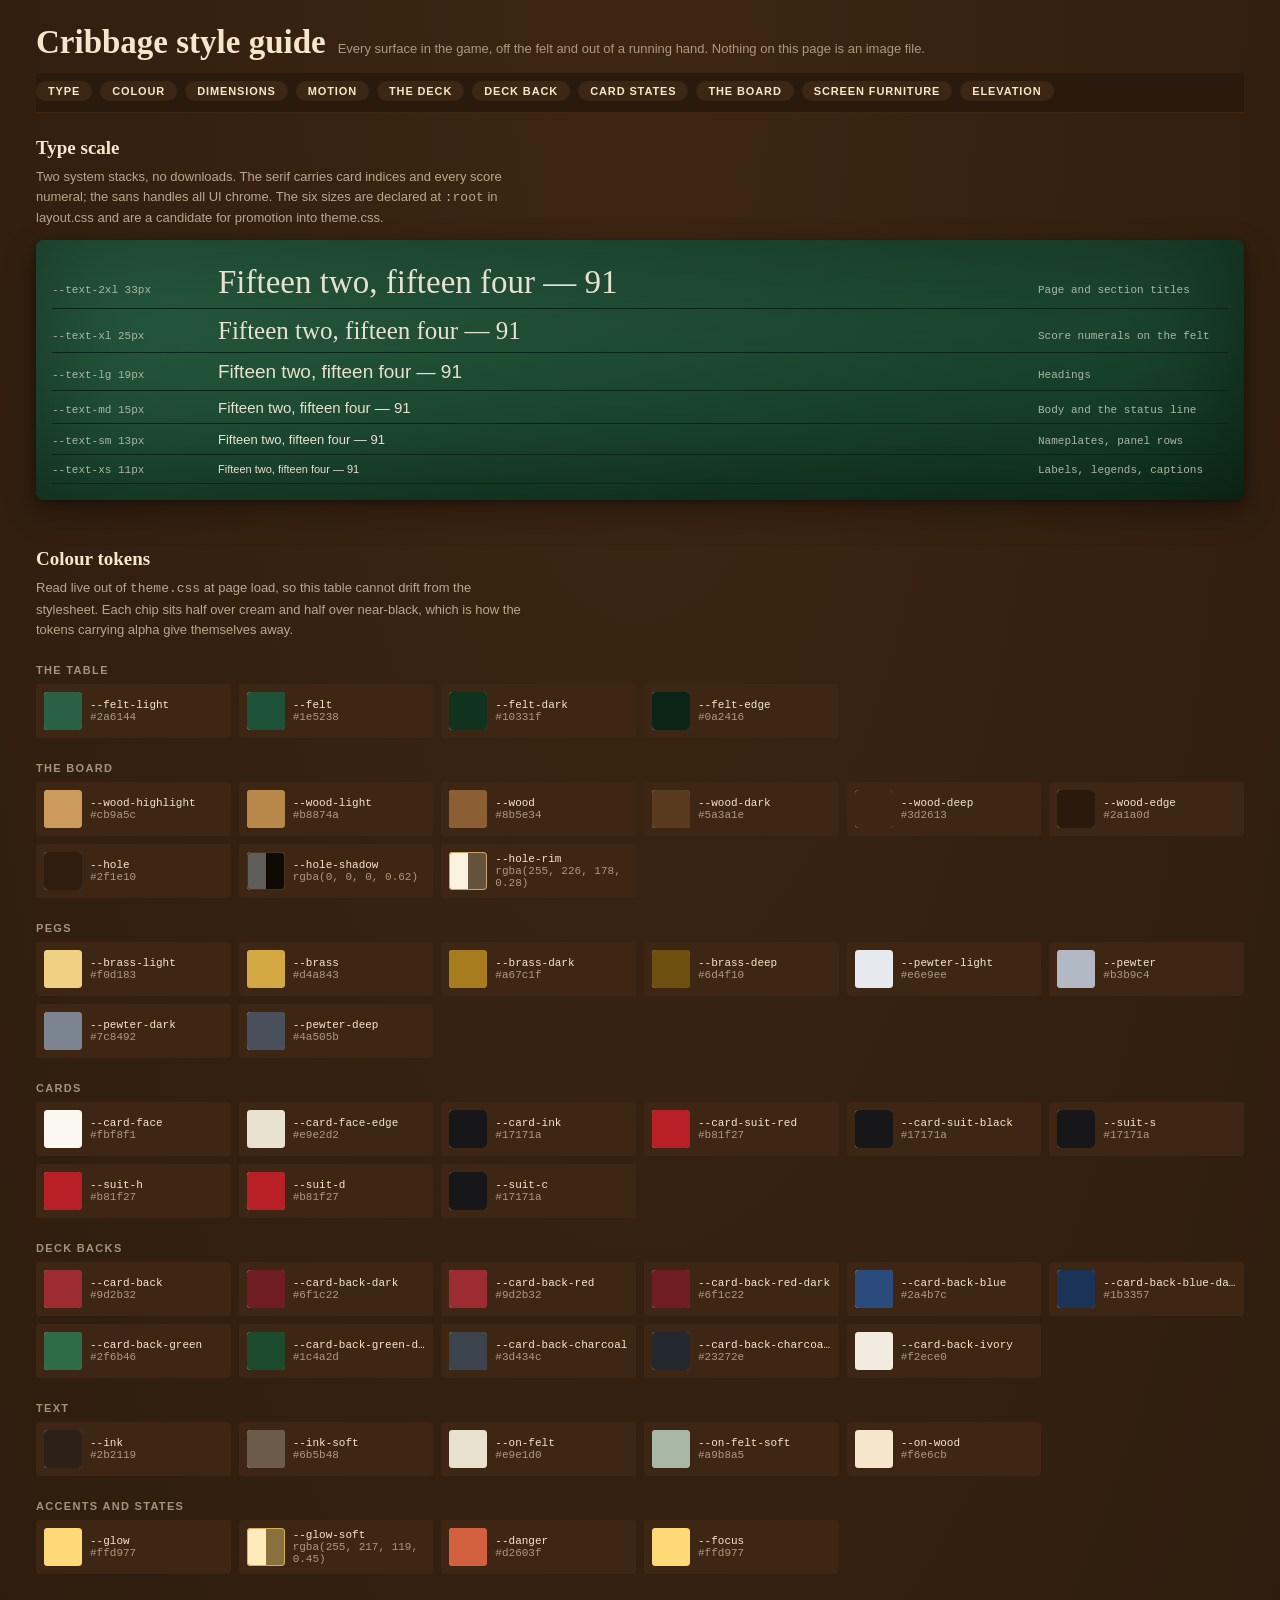
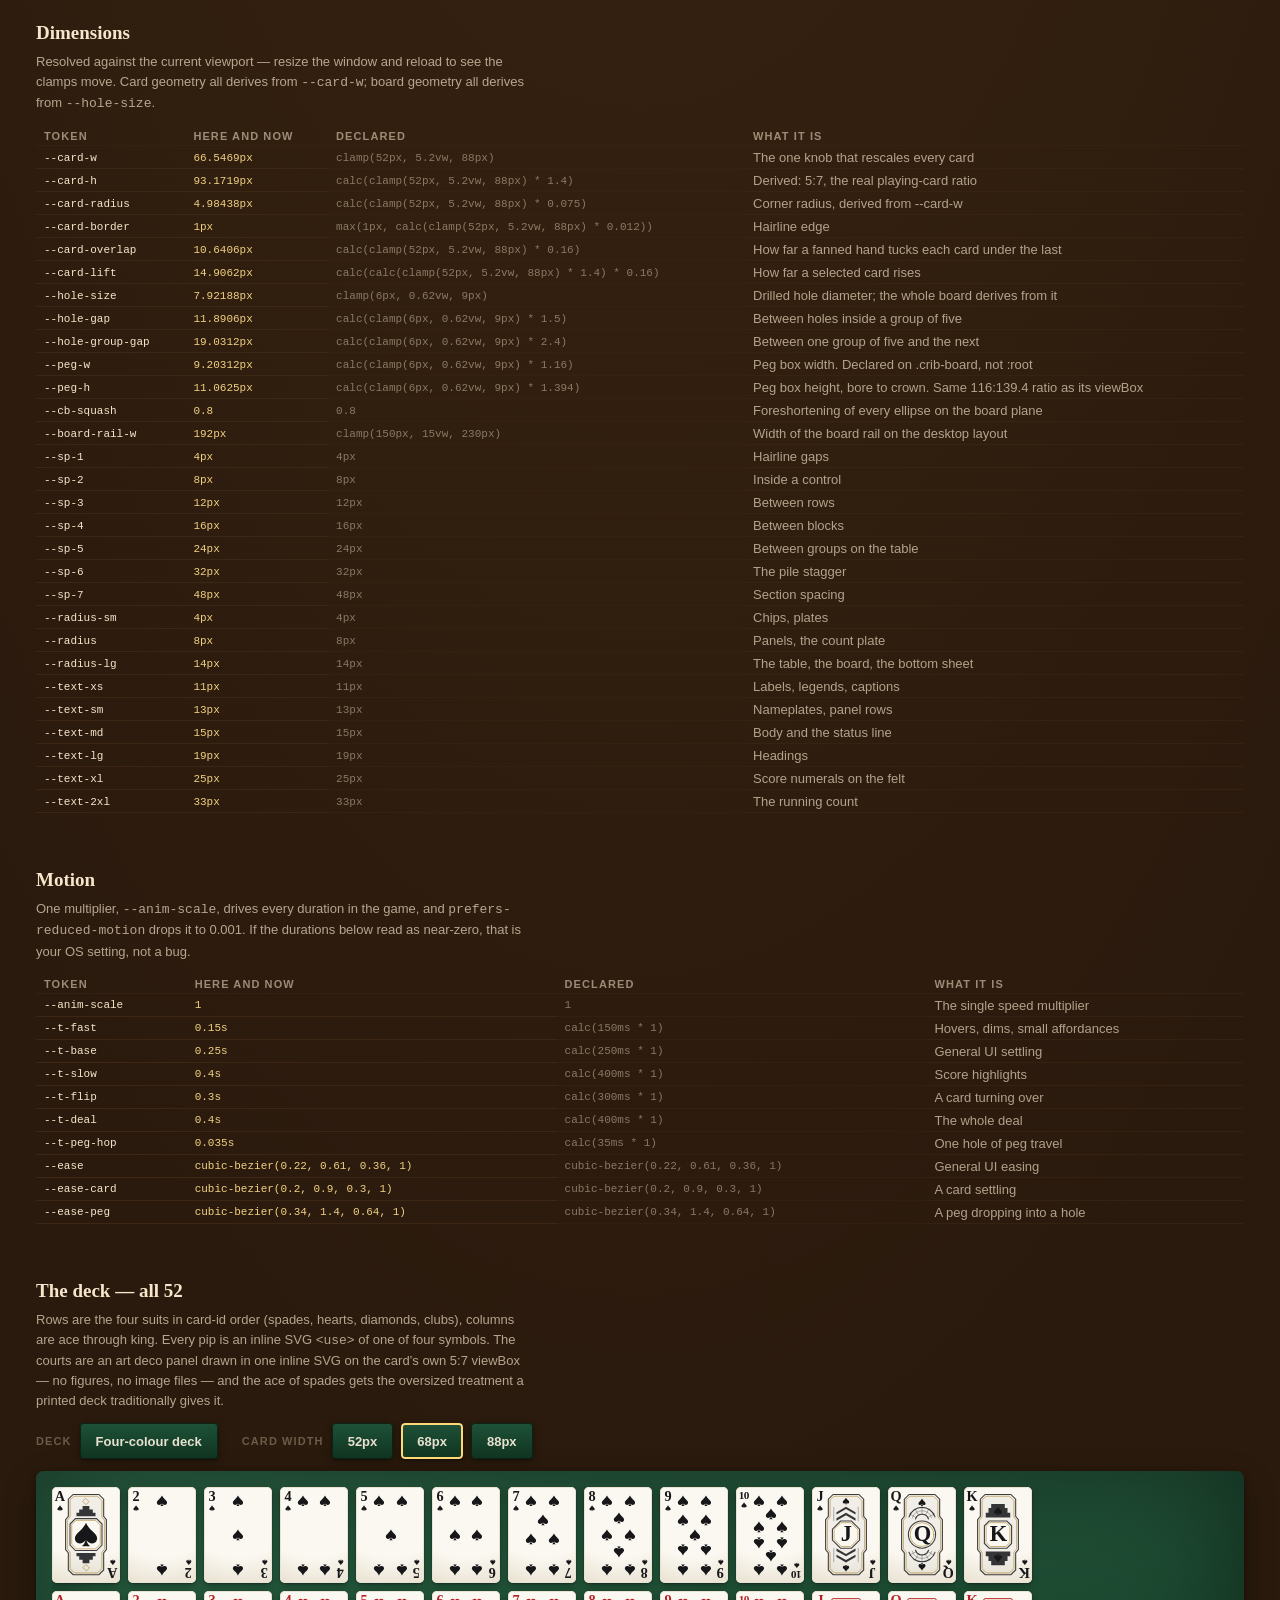
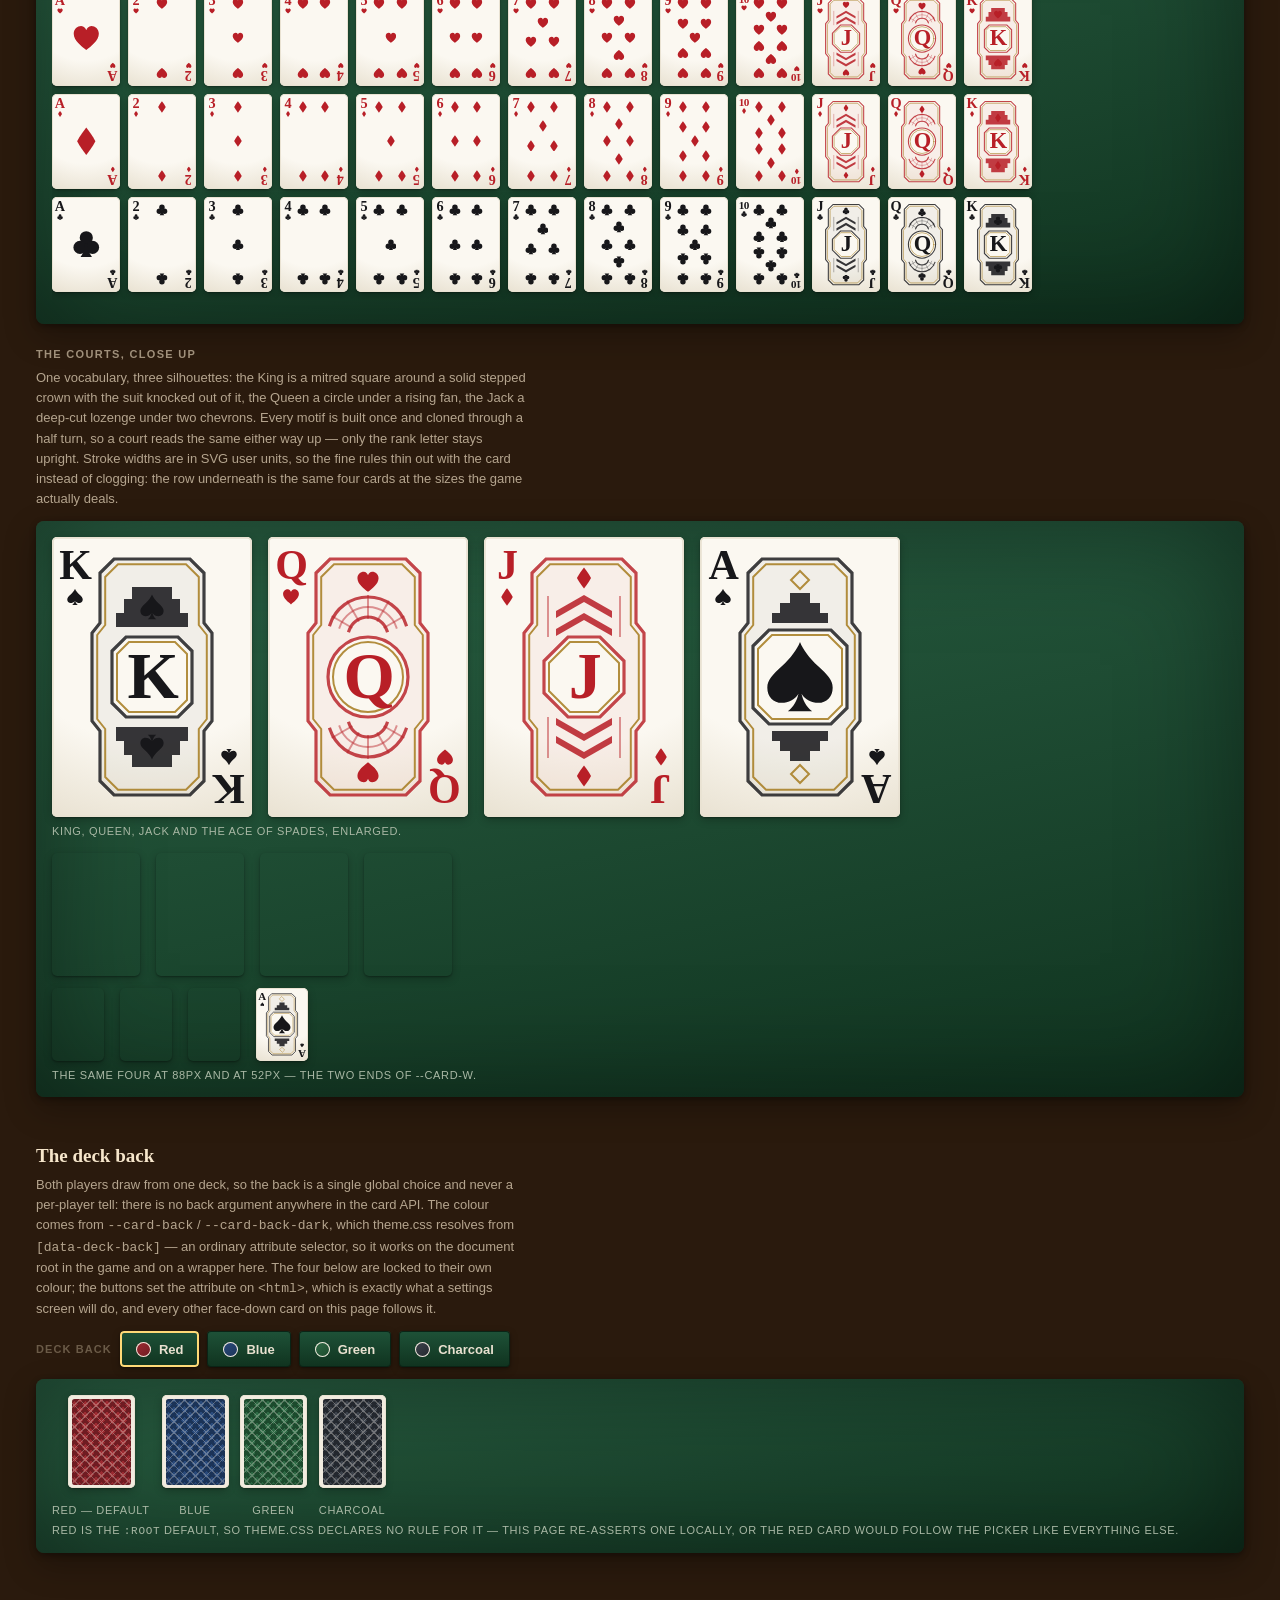
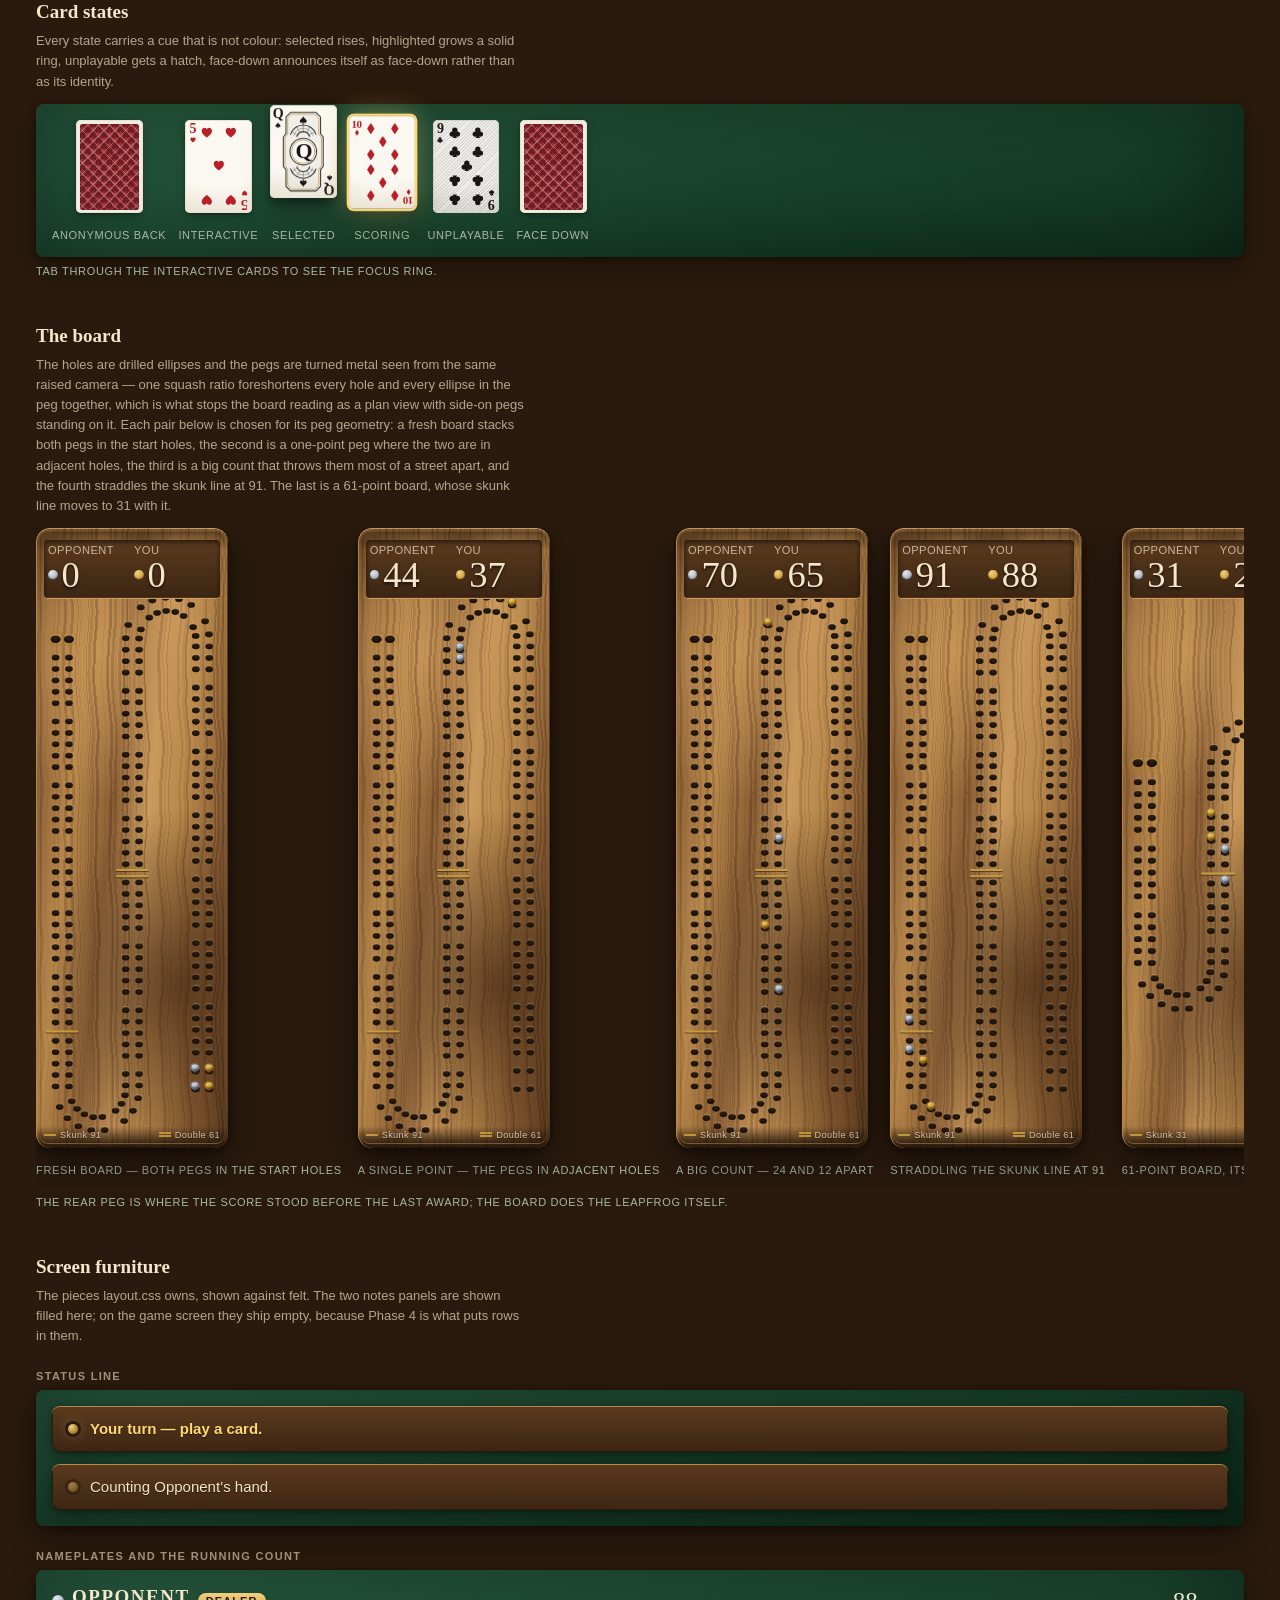
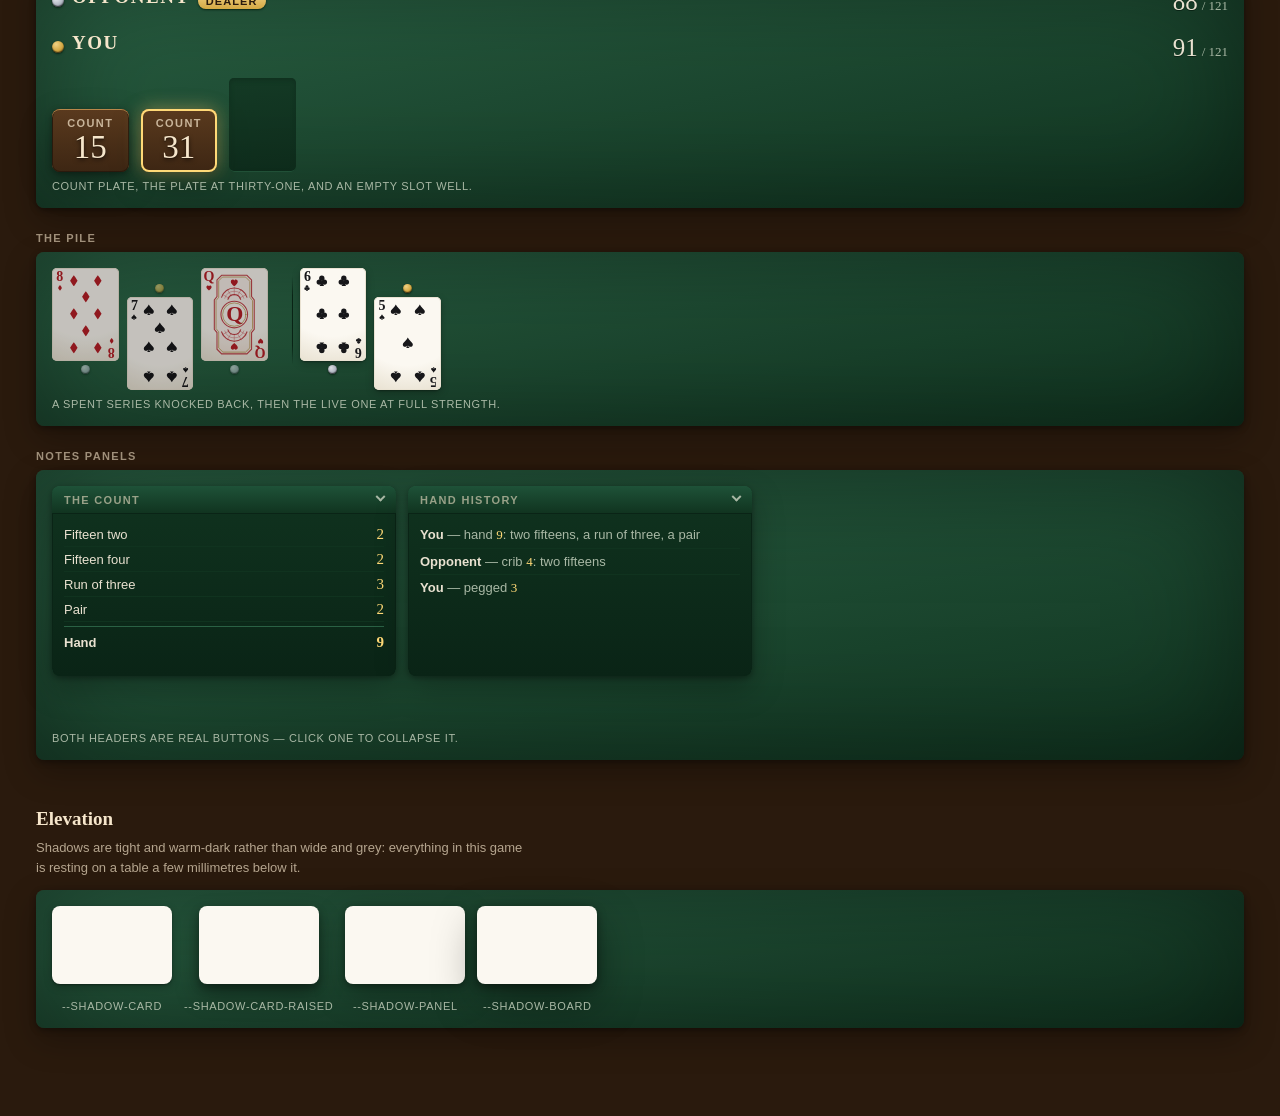
==== commit cb3a7e81: "Fix peg projection, redesign courts in art deco, unify the deck back Three pieces of user feedback. " ====
--- a/styleguide.html
+++ b/styleguide.html
@@ -1,5 +1,7 @@
 <!doctype html>
-<html lang="en">
+<!-- Same default the game ships with; the picker in the deck-back section
+     rewrites this attribute in place. -->
+<html lang="en" data-deck-back="red">
 <head>
 <meta charset="utf-8">
 <meta name="viewport" content="width=device-width, initial-scale=1">
@@ -14,6 +16,26 @@
 <style>
   /* Development chrome for this page only. Every value below is a theme token;
      nothing here ships with the game. */
+
+  /* layout.css sets `html, body { height: 100%; overflow-x: hidden }` for the
+     game screen, where the app is exactly one viewport tall. On a long document
+     that combination makes <body> the scroll container instead of the page:
+     overflow-x on a full-height body forces its overflow-y to `auto`, so the
+     guide scrolls INSIDE body, window.scrollY never moves, and a full-page
+     screenshot captures one viewport. Undoing it here rather than in layout.css,
+     which this page does not own. Horizontal clipping is kept on <html>, which
+     is the element that propagates its overflow to the viewport. */
+  html {
+    height: auto;
+    overflow-x: hidden;
+  }
+
+  body {
+    height: auto;
+    min-height: 100%;
+    overflow: visible;
+  }
+
   body {
     background-color: var(--wood-edge);
     background-image:
@@ -155,6 +177,58 @@
     color: var(--ink-soft);
   }
 
+  /* PROMOTION CANDIDATE -> theme.css. theme.css deliberately declares no
+     [data-deck-back="red"] rule, because red is the :root default and the
+     attribute is meant to fall through to it. That is exactly right while the
+     root is the only element carrying the attribute — but it means a NESTED red
+     wrapper inherits whatever the root is currently set to instead of pinning
+     red, so the four-up comparison below silently loses its first card the
+     moment the picker moves off red. Re-asserting the default pair fixes it
+     with no new token and no hex. Reported for promotion; harmless here either
+     way, since it resolves to the same values the root already has. */
+  [data-deck-back="red"] {
+    --card-back: var(--card-back-red);
+    --card-back-dark: var(--card-back-red-dark);
+  }
+
+  /* The deck-back picker. Each button carries its own [data-deck-back], so the
+     dot below resolves --card-back against the button itself and the control
+     shows the colour it selects without naming a single hex. */
+  .btn--swatch::before {
+    content: '';
+    flex: 0 0 auto;
+    width: 15px;
+    height: 15px;
+    border-radius: 50%;
+    background-image: linear-gradient(140deg, var(--card-back), var(--card-back-dark));
+    box-shadow: inset 0 0 0 1px var(--card-back-ivory);
+  }
+
+  /* The court detail. Overriding --card-w on the container is enough because
+     cards.css re-derives --card-h on .card itself; the :root declaration in
+     theme.css would otherwise have frozen the height at the page's card width
+     and come out squat. */
+  .detail {
+    display: flex;
+    flex-wrap: wrap;
+    align-items: flex-end;
+    gap: var(--sp-4);
+    --card-w: 200px;
+  }
+
+  .detail--mid { --card-w: 88px; }
+  .detail--ship { --card-w: 52px; }
+
+  /* Only the enlarged row shrinks on a narrow screen. The 88px and 52px rows are
+     the whole point of the comparison, so they must not be caught by this — and
+     a bare `.detail` here would win on source order over the modifiers above. */
+  @media (max-width: 760px) {
+    .detail:not(.detail--mid):not(.detail--ship) {
+      --card-w: 132px;
+      gap: var(--sp-3);
+    }
+  }
+
   /* --- token tables --- */
 
   .swatches {
@@ -341,6 +415,7 @@
     <a href="#dimensions">Dimensions</a>
     <a href="#motion">Motion</a>
     <a href="#deck">The deck</a>
+    <a href="#backs">Deck back</a>
     <a href="#states">Card states</a>
     <a href="#board">The board</a>
     <a href="#furniture">Screen furniture</a>
@@ -397,7 +472,9 @@
     <p class="note">
       Rows are the four suits in card-id order (spades, hearts, diamonds, clubs), columns
       are ace through king. Every pip is an inline SVG <code>&lt;use&gt;</code> of one of
-      four symbols; the courts are a typographic panel, not an illustration.
+      four symbols. The courts are an art deco panel drawn in one inline SVG on the card&rsquo;s
+      own 5:7 viewBox — no figures, no image files — and the ace of spades gets the
+      oversized treatment a printed deck traditionally gives it.
     </p>
     <div class="controls">
       <span class="controls__label">Deck</span>
@@ -410,11 +487,50 @@
     <div class="board-surface">
       <div class="scroller"><div class="deck-grid" id="all-cards"></div></div>
     </div>
+
+    <h3>The courts, close up</h3>
+    <p class="note">
+      One vocabulary, three silhouettes: the King is a mitred square around a solid stepped
+      crown with the suit knocked out of it, the Queen a circle under a rising fan, the Jack
+      a deep-cut lozenge under two chevrons. Every motif is built once and cloned through a
+      half turn, so a court reads the same either way up — only the rank letter stays
+      upright. Stroke widths are in SVG user units, so the fine rules thin out with the card
+      instead of clogging: the row underneath is the same four cards at the sizes the game
+      actually deals.
+    </p>
+    <div class="board-surface">
+      <div class="detail" id="court-detail"></div>
+      <p class="caption">King, Queen, Jack and the ace of spades, enlarged.</p>
+      <div class="detail detail--mid" id="court-mid" style="margin-top:var(--sp-4)"></div>
+      <div class="detail detail--ship" id="court-ship" style="margin-top:var(--sp-3)"></div>
+      <p class="caption">The same four at 88px and at 52px — the two ends of --card-w.</p>
+    </div>
+  </section>
+
+  <!-- ==================================================== backs ========== -->
+  <section id="backs">
+    <h2>The deck back</h2>
+    <p class="note">
+      Both players draw from one deck, so the back is a single global choice and never a
+      per-player tell: there is no back argument anywhere in the card API. The colour comes
+      from <code>--card-back</code> / <code>--card-back-dark</code>, which theme.css resolves
+      from <code>[data-deck-back]</code> — an ordinary attribute selector, so it works on the
+      document root in the game and on a wrapper here. The four below are locked to their own
+      colour; the buttons set the attribute on <code>&lt;html&gt;</code>, which is exactly what
+      a settings screen will do, and every other face-down card on this page follows it.
+    </p>
+    <div class="controls" id="back-picker">
+      <span class="controls__label">Deck back</span>
+    </div>
+    <div class="board-surface">
+      <div class="row" id="back-cards"></div>
+      <p class="caption">Red is the <code>:root</code> default, so theme.css declares no rule for it — this page re-asserts one locally, or the red card would follow the picker like everything else.</p>
+    </div>
   </section>
 
   <!-- =================================================== states ========== -->
   <section id="states">
-    <h2>Backs and states</h2>
+    <h2>Card states</h2>
     <p class="note">
       Every state carries a cue that is not colour: selected rises, highlighted grows a
       solid ring, unplayable gets a hatch, face-down announces itself as face-down rather
@@ -430,11 +546,17 @@
   <section id="board">
     <h2>The board</h2>
     <p class="note">
-      Four boards at different score pairs. The third straddles the skunk line at 91 — the
-      pone is short of it, the dealer is past it. The fourth is a 61-point board, where the
-      skunk line moves to 31 with it.
+      The holes are drilled ellipses and the pegs are turned metal seen from the same
+      raised camera — one squash ratio foreshortens every hole and every ellipse in the peg
+      together, which is what stops the board reading as a plan view with side-on pegs
+      standing on it. Each pair below is chosen for its peg geometry: a fresh board stacks
+      both pegs in the start holes, the second is a one-point peg where the two are in
+      adjacent holes, the third is a big count that throws them most of a street apart, and
+      the fourth straddles the skunk line at 91. The last is a 61-point board, whose skunk
+      line moves to 31 with it.
     </p>
     <div class="boards" id="boards"></div>
+    <p class="caption">The rear peg is where the score stood before the last award; the board does the leapfrog itself.</p>
   </section>
 
   <!-- ================================================ furniture ========== -->
@@ -572,20 +694,44 @@
   probe.style.cssText = 'position:absolute;top:0;left:0;height:0;visibility:hidden;';
   document.body.appendChild(probe);
 
-  function resolved(name, kind) {
+  // board.css declares --peg-w and --peg-h on .crib-board rather than at :root,
+  // deliberately — a :root declaration would freeze the :root value of
+  // --hole-size and stop tracking any override down the tree. theme.css still
+  // carries its own :root pair from the old side-on peg, so reading those two
+  // off the document root reports a peg the board no longer draws. This probe
+  // sits inside a real .crib-board so they resolve in the context that owns them.
+  var boardProbe = el('div', 'crib-board');
+  boardProbe.setAttribute('aria-hidden', 'true');
+  boardProbe.style.cssText =
+    'position:absolute;top:0;left:0;width:0;height:0;min-height:0;padding:0;visibility:hidden;';
+  var boardProbeInner = document.createElement('div');
+  boardProbeInner.style.cssText = 'height:0;';
+  boardProbe.appendChild(boardProbeInner);
+  document.body.appendChild(boardProbe);
+
+  function hostFor(scope) {
+    return scope === 'board' ? boardProbeInner : probe;
+  }
+
+  function resolved(name, kind, scope) {
+    var node = hostFor(scope);
     if (kind === 'length') {
-      probe.style.width = 'var(' + name + ')';
-      var w = getComputedStyle(probe).width;
-      probe.style.width = '';
+      node.style.width = 'var(' + name + ')';
+      var w = getComputedStyle(node).width;
+      node.style.width = '';
       return w;
     }
     if (kind === 'time') {
-      probe.style.transitionDuration = 'var(' + name + ')';
-      var t = getComputedStyle(probe).transitionDuration;
-      probe.style.transitionDuration = '';
+      node.style.transitionDuration = 'var(' + name + ')';
+      var t = getComputedStyle(node).transitionDuration;
+      node.style.transitionDuration = '';
       return t;
     }
-    return value(name) || '—';
+    return declaredOn(name, scope) || '—';
+  }
+
+  function declaredOn(name, scope) {
+    return getComputedStyle(hostFor(scope)).getPropertyValue(name).trim();
   }
 
   // ---------------------------------------------------------------- type ---
@@ -621,9 +767,15 @@
     ['Pegs', ['--brass-light', '--brass', '--brass-dark', '--brass-deep',
       '--pewter-light', '--pewter', '--pewter-dark', '--pewter-deep']],
     ['Cards', ['--card-face', '--card-face-edge', '--card-ink', '--card-suit-red',
-      '--card-suit-black', '--suit-s', '--suit-h', '--suit-d', '--suit-c',
-      '--card-back-red', '--card-back-red-dark', '--card-back-blue',
-      '--card-back-blue-dark', '--card-back-ivory']],
+      '--card-suit-black', '--suit-s', '--suit-h', '--suit-d', '--suit-c']],
+    // --card-back / --card-back-dark are the resolved pair cards.css paints
+    // with, so these two chips follow the picker in the deck-back section.
+    ['Deck backs', ['--card-back', '--card-back-dark',
+      '--card-back-red', '--card-back-red-dark',
+      '--card-back-blue', '--card-back-blue-dark',
+      '--card-back-green', '--card-back-green-dark',
+      '--card-back-charcoal', '--card-back-charcoal-dark',
+      '--card-back-ivory']],
     ['Text', ['--ink', '--ink-soft', '--on-felt', '--on-felt-soft', '--on-wood']],
     ['Accents and states', ['--glow', '--glow-soft', '--danger', '--focus']]
   ];
@@ -640,7 +792,11 @@
       chip.appendChild(fill);
       var text = el('div', 'swatch__text');
       text.appendChild(el('div', 'swatch__name', name));
-      text.appendChild(el('div', 'swatch__value', value(name) || '—'));
+      var val = el('div', 'swatch__value', value(name) || '—');
+      // Tagged so the two resolved deck-back tokens can be re-read when the
+      // picker rewrites [data-deck-back]; every other token here is constant.
+      val.setAttribute('data-token', name);
+      text.appendChild(val);
       sw.appendChild(chip);
       sw.appendChild(text);
       grid.appendChild(sw);
@@ -662,8 +818,8 @@
     rows.forEach(function (r) {
       var tr = el('tr');
       tr.appendChild(el('td', null, r[0]));
-      tr.appendChild(el('td', null, resolved(r[0], r[2])));
-      var dec = el('td', 'declared', value(r[0]) || '—');
+      tr.appendChild(el('td', null, resolved(r[0], r[2], r[3])));
+      var dec = el('td', 'declared', declaredOn(r[0], r[3]) || '—');
       tr.appendChild(dec);
       tr.appendChild(el('td', null, r[1]));
       body.appendChild(tr);
@@ -681,8 +837,10 @@
     ['--hole-size', 'Drilled hole diameter; the whole board derives from it', 'length'],
     ['--hole-gap', 'Between holes inside a group of five', 'length'],
     ['--hole-group-gap', 'Between one group of five and the next', 'length'],
-    ['--peg-w', 'Peg shaft width', 'length'],
-    ['--peg-h', 'Peg height, head included', 'length'],
+    ['--peg-w', 'Peg box width. Declared on .crib-board, not :root', 'length', 'board'],
+    ['--peg-h', 'Peg box height, bore to crown. Same 116:139.4 ratio as its viewBox',
+      'length', 'board'],
+    ['--cb-squash', 'Foreshortening of every ellipse on the board plane', 'raw', 'board'],
     ['--board-rail-w', 'Width of the board rail on the desktop layout', 'length'],
     ['--sp-1', 'Hairline gaps', 'length'],
     ['--sp-2', 'Inside a control', 'length'],
@@ -745,6 +903,63 @@
   });
   setSize(68);
 
+  // --------------------------------------------------------- court detail ---
+
+  // One court of each rank plus the ace of spades. Three different suits, so the
+  // suit tint and the four pip symbols are all on show alongside the ornament.
+  var COURTS = [[13, 0], [12, 1], [11, 2], [1, 0]];
+
+  ['court-detail', 'court-mid', 'court-ship'].forEach(function (id) {
+    var host = document.getElementById(id);
+    COURTS.forEach(function (c) {
+      host.appendChild(RC.createCard(Cards.makeCard(c[0], c[1])));
+    });
+  });
+
+  // ---------------------------------------------------------- deck backs ---
+
+  // Each demo card is wrapped in its own [data-deck-back] rather than being
+  // asked for a colour: --card-back inherits down, so the four render side by
+  // side through exactly the mechanism the game uses, and there is no API by
+  // which a caller could request a per-player back.
+  var BACKS = [
+    ['red', 'Red — default'],
+    ['blue', 'Blue'],
+    ['green', 'Green'],
+    ['charcoal', 'Charcoal']
+  ];
+
+  var backHost = document.getElementById('back-cards');
+  var pickerHost = document.getElementById('back-picker');
+  var pickerButtons = [];
+
+  function setDeckBack(which) {
+    document.documentElement.setAttribute('data-deck-back', which);
+    pickerButtons.forEach(function (b) {
+      b.setAttribute('aria-pressed', b.getAttribute('data-deck-back') === which ? 'true' : 'false');
+    });
+    ['--card-back', '--card-back-dark'].forEach(function (name) {
+      var cell = document.querySelector('.swatch__value[data-token="' + name + '"]');
+      if (cell) cell.textContent = value(name) || '—';
+    });
+  }
+
+  BACKS.forEach(function (b) {
+    var wrap = el('div');
+    wrap.setAttribute('data-deck-back', b[0]);
+    wrap.appendChild(labelled(RC.createBack(), b[1]));
+    backHost.appendChild(wrap);
+
+    var btn = el('button', 'btn btn--quiet btn--swatch', b[1].split(' ')[0]);
+    btn.type = 'button';
+    btn.setAttribute('data-deck-back', b[0]);
+    btn.addEventListener('click', function () { setDeckBack(b[0]); });
+    pickerButtons.push(btn);
+    pickerHost.appendChild(btn);
+  });
+
+  setDeckBack(document.documentElement.getAttribute('data-deck-back') || 'red');
+
   // -------------------------------------------------------------- states ---
 
   var stateHost = document.getElementById('state-cards');
@@ -760,8 +975,9 @@
   }
 
   var five = Cards.makeCard(5, 1);
-  stateHost.appendChild(labelled(RC.createBack('red'), 'Back — red'));
-  stateHost.appendChild(labelled(RC.createBack('blue'), 'Back — blue'));
+  // No colour argument: this one follows whatever the picker above set on the
+  // root, which is the point.
+  stateHost.appendChild(labelled(RC.createBack(), 'Anonymous back'));
   stateHost.appendChild(labelled(RC.createCard(five, { interactive: true }), 'Interactive'));
   stateHost.appendChild(labelled(
     RC.createCard(Cards.makeCard(12, 0), { interactive: true, selected: true }), 'Selected'));
@@ -776,7 +992,13 @@
 
   var BOARD_CASES = [
     { target: 121, label: 'Fresh board — both pegs in the start holes', pegs: [[0, 0], [0, 0]] },
-    { target: 121, label: 'Mid game — 37 and 44', pegs: [[33, 37], [40, 44]] },
+    // A one-point peg is the tightest the geometry ever gets: the two pegs are
+    // in touching holes, which is where a peg drawn even slightly too wide
+    // starts overlapping its own partner.
+    { target: 121, label: 'A single point — the pegs in adjacent holes', pegs: [[36, 37], [43, 44]] },
+    // And the loosest: a 24-hand plus his heels throws the pair most of a
+    // street apart, so the leapfrog is unmistakable.
+    { target: 121, label: 'A big count — 24 and 12 apart', pegs: [[41, 65], [58, 70]] },
     { target: 121, label: 'Straddling the skunk line at 91', pegs: [[84, 88], [89, 91]] },
     { target: 61, label: '61-point board, its skunk line at 31', pegs: [[26, 28], [29, 31]] }
   ];
--- a/css/theme.css
+++ b/css/theme.css
@@ -62,11 +62,23 @@
   --suit-d: var(--card-suit-red);
   --suit-c: var(--card-suit-black);
 
+  /* Deck backs. BOTH PLAYERS DRAW FROM ONE DECK, so the back is a single global
+     choice, never a per-player distinction — two different backs in one game is
+     a tell that the cards came from two packs. The palettes below are the four
+     the player can pick between; --card-back / --card-back-dark are the resolved
+     pair that cards.css actually paints with. */
   --card-back-red: #9d2b32;
   --card-back-red-dark: #6f1c22;
   --card-back-blue: #2a4b7c;
   --card-back-blue-dark: #1b3357;
+  --card-back-green: #2f6b46;
+  --card-back-green-dark: #1c4a2d;
+  --card-back-charcoal: #3d434c;
+  --card-back-charcoal-dark: #23272e;
   --card-back-ivory: #f2ece0;
+
+  --card-back: var(--card-back-red);
+  --card-back-dark: var(--card-back-red-dark);
 
   /* --- Text ------------------------------------------------------------ */
   --ink: #2b2119;              /* on light surfaces */
@@ -177,6 +189,23 @@
   --suit-c: #1d7a3e;
 }
 
+/* The player's chosen deck back. Set on the root; applies to every face-down
+   card in the game at once, because there is only one deck on the table. */
+[data-deck-back="blue"] {
+  --card-back: var(--card-back-blue);
+  --card-back-dark: var(--card-back-blue-dark);
+}
+
+[data-deck-back="green"] {
+  --card-back: var(--card-back-green);
+  --card-back-dark: var(--card-back-green-dark);
+}
+
+[data-deck-back="charcoal"] {
+  --card-back: var(--card-back-charcoal);
+  --card-back-dark: var(--card-back-charcoal-dark);
+}
+
 /* Respect the OS setting without needing JS. The in-game speed control sets
    --anim-scale too; this is the floor. */
 @media (prefers-reduced-motion: reduce) {
--- a/css/cards.css
+++ b/css/cards.css
@@ -249,105 +249,138 @@
 }
 
 /* ===========================================================================
-   4. Court cards — J, Q, K
+   4. Court cards — J, Q, K — and the ace of spades
    ---------------------------------------------------------------------------
-   No illustrated figures. A tall panel flanked by the index margins, a double
-   rule with corner fleurons, the suit above and below, and one big serif
-   letter. It is the treatment a plain-back deck would actually use, so it
-   reads as a decision rather than as art that failed to load.
-   =========================================================================== */
-
-/* J, Q and K are the only courts, so the panel only has to clear a one-glyph
-   index — which is why it can run taller and wider than the pip field does. */
+   Still no illustrated figures, but no longer a bare frame either: an art deco
+   cartouche, drawn as one inline SVG on a 100 x 140 viewBox (the card's own
+   5:7, so one SVG unit is 1% of --card-w). render-cards.js owns the geometry;
+   every colour, opacity and stroke weight is here.
+
+   Two things carry the design. First, symmetry: the ornament is built for the
+   top half and cloned through a 180deg rotation, so a court card reads the same
+   either way up exactly as a printed one does — the rank letter is the single
+   upright exception, because it has to be legible at a glance. Second, weight:
+   stroke widths are in SVG user units, so they scale WITH the card. The fine
+   detail therefore drops below a pixel on its own at the small end of --card-w
+   and quietly fades out, leaving the frame, the medallion and the letter. That
+   is the graceful degradation, and it costs nothing to maintain.
+   =========================================================================== */
+
 .card__court {
   position: absolute;
-  inset: calc(var(--card-h) * 0.075) calc(var(--card-w) * 0.248);
+  inset: 0;
   display: flex;
-  flex-direction: column;
   align-items: center;
-  justify-content: space-between;
-  padding: calc(var(--card-h) * 0.038) 0;
-}
-
-.card__court-rule {
-  position: absolute;
-  border: var(--hairline) solid currentColor;
+  justify-content: center;
+}
+
+.card__deco {
+  position: absolute;
+  inset: 0;
+  display: block;
+  width: 100%;
+  height: 100%;
+  /* The <use> pips resolve currentColor against this, so the deco suit is
+     always the same ink as the corner index — including under four-colour. */
+  color: var(--suit);
+  fill: none;
+  stroke: currentColor;
+  stroke-linecap: square;
+  stroke-linejoin: miter;
   pointer-events: none;
 }
 
-.card__court-rule--outer {
-  inset: 0;
-  border-radius: calc(var(--card-radius) * 0.5);
-  opacity: 0.55;
-}
-
-.card__court-rule--inner {
-  inset: calc(var(--card-w) * 0.035);
-  opacity: 0.3;
-}
-
-/* Lozenges centred on the inner rule's four corners, so the rule appears to
-   pass through them. Rotated squares rather than glyphs — a real ornament
-   would turn to mush at 52px. Offset = inner inset minus half the side. */
-.card__court-fleur {
-  --fleur: calc(var(--card-w) * 0.042);
-  position: absolute;
-  width: var(--fleur);
-  height: var(--fleur);
-  background: currentColor;
-  opacity: 0.4;
-  transform: rotate(45deg);
-}
-
-.card__court-fleur--tl,
-.card__court-fleur--tr { top: calc(var(--card-w) * 0.014); }
-
-.card__court-fleur--bl,
-.card__court-fleur--br { bottom: calc(var(--card-w) * 0.014); }
-
-.card__court-fleur--tl,
-.card__court-fleur--bl { left: calc(var(--card-w) * 0.014); }
-
-.card__court-fleur--tr,
-.card__court-fleur--br { right: calc(var(--card-w) * 0.014); }
-
-.card__court-pip {
-  width: calc(var(--card-w) * 0.16);
-  height: calc(var(--card-w) * 0.16);
-  flex: 0 0 auto;
-}
-
-.card__court-pip--bottom {
-  transform: rotate(180deg);
+/* The panel ground. Barely there on purpose: enough to seat the ornament as a
+   panel rather than as lines floating on the stock, not enough to tint the
+   card. Anything heavier and a fan of four courts turns muddy. */
+.card__deco-ground {
+  fill: currentColor;
+  fill-opacity: 0.045;
+  stroke: none;
+}
+
+/* Knocks the ornament out from behind the medallion so the rank letter always
+   lands on clean paper, whatever is radiating past it. */
+.card__deco-ground-face {
+  fill: var(--card-face);
+  stroke: none;
+}
+
+/* Deco is a high-contrast style: crisp lines and solid masses, not a wash. The
+   temptation with ornament is to knock it back until it stops competing, and
+   the result reads grey and apologetic. These sit close to full strength and
+   the RESTRAINT is in how few marks there are, not in how faint they are. */
+.card__deco-rule {
+  stroke-width: 1.6;
+  stroke-opacity: 0.82;
+}
+
+.card__deco-rule-fine {
+  stroke-width: 1;
+  stroke-opacity: 0.46;
+}
+
+.card__deco-solid {
+  fill: currentColor;
+  fill-opacity: 0.86;
+  stroke: none;
+}
+
+/* Suit reversed out of a solid mass. The King's crown is the only place this
+   happens, and it is what makes him the heaviest of the three. */
+.card__deco-knockout {
+  fill: var(--card-face);
+  stroke: none;
+}
+
+/* The metallic hairline. Deco leans on brass, but brass on cream is low
+   contrast by nature, so it is used once per card and left thin: it should
+   register as a warm glint when you look at the card, never compete with the
+   suit when you are only counting it. --brass-dark rather than --brass because
+   at this weight the lighter tone disappears entirely on --card-face. */
+.card__deco-brass {
+  stroke: var(--brass-dark);
+  stroke-width: 1;
+  stroke-opacity: 0.85;
+}
+
+.card__deco-pip {
+  fill: currentColor;
+  stroke: none;
 }
 
 .card__court-letter {
+  position: relative;
   font-family: var(--font-serif);
-  font-size: calc(var(--card-w) * 0.43);
+  font-size: calc(var(--card-w) * 0.33);
   font-weight: 700;
   line-height: 1;
   letter-spacing: calc(var(--card-w) * -0.012);
   /* Optical centring: serif caps sit high in their em box. */
-  margin-top: calc(var(--card-h) * -0.01);
+  margin-top: calc(var(--card-h) * -0.008);
 }
 
 /* ===========================================================================
    5. The back — a woven cross-hatch inside an ivory margin
    =========================================================================== */
 
+/* ONE deck is on the table, so there is exactly one back. --card-back and
+   --card-back-dark are the resolved pair theme.css derives from
+   [data-deck-back] on the document root; this file never picks a palette and
+   nothing per-card or per-player may override it. Two different backs in one
+   game says the cards came out of two packs.
+
+   The local aliases exist only so the pattern below reads; they are not a hook.
+   To preview another colour, put [data-deck-back="green"] on any ancestor — the
+   tokens inherit — which is how the styleguide shows all four at once. */
 .card__face--back {
-  --back: var(--card-back-red);
-  --back-dark: var(--card-back-red-dark);
+  --back: var(--card-back);
+  --back-dark: var(--card-back-dark);
   --weave-step: calc(var(--card-w) * 0.115);
   --weave-line: calc(var(--card-w) * 0.042);
   --weave-half: calc(var(--card-w) * 0.0575);
   background: var(--card-back-ivory);
   box-shadow: inset 0 0 0 var(--hairline) var(--card-face-edge);
-}
-
-.card[data-back='blue'] .card__face--back {
-  --back: var(--card-back-blue);
-  --back-dark: var(--card-back-blue-dark);
 }
 
 .card__back-field {
--- a/css/board.css
+++ b/css/board.css
@@ -2,9 +2,19 @@
    board.css — the cribbage board: oak, drilled holes, brass and pewter pegs.
 
    Every colour, radius, shadow and dimension comes from theme.css via var().
-   Nothing here is a literal colour. The one non-token custom property is
-   --cb-scale, which is not a design token: render-board.js writes the measured
-   fit-to-height ratio into it so the pegs shrink with the track.
+   Nothing here is a literal colour. The non-token custom properties are
+   --cb-scale, --cb-squash and --cb-peg-anchor, none of which are design tokens:
+   render-board.js measures or owns all three and writes them onto .crib-board.
+   The declarations below are only fallbacks for the two the script publishes.
+
+   PROJECTION. The board and the pegs are drawn from one viewpoint — a plank on
+   a table seen from where a seated player's eyes are. render-board.js owns the
+   single ratio (SQUASH) that expresses it and publishes it as --cb-squash, for
+   this file and for the Phase 4 layer, whose peg hop has to arc in the same
+   projection everything else is drawn in. The board is never 3D-transformed:
+   hole POSITIONS stay honest and unprojected so Phase 4 can fly pegs between
+   them in a sane coordinate space. Only the shapes drawn at those positions
+   are foreshortened.
 
    No transitions live in this file. Phase 4 owns motion; all it needs is that
    a peg's position is left/top, which it is.
@@ -12,8 +22,27 @@
 
 .crib-board {
   --cb-scale: 1;
-  /* A seated peg dips below the hole centre so the bore disappears behind it. */
-  --cb-peg-seat: calc(var(--hole-size) * var(--cb-scale) * 0.3);
+  /* Fallbacks for the two values render-board.js publishes, so the board still
+     draws correctly if the CSS is inspected without the script having run. */
+  --cb-squash: 0.8;
+  --cb-peg-anchor: 69.15%;
+
+  /* PROMOTION CANDIDATES -> theme.css (--peg-w, --peg-h).
+     The peg used to be a side-on cylinder 2.6 hole-diameters tall, which is what
+     a peg looks like at eye level and nothing like what it looks like from a
+     seated player's angle. Redrawn in the board's own projection it is mostly
+     an elliptical top face, and it is much shorter on screen.
+
+     These two are declared on .crib-board rather than at :root deliberately. A
+     custom property that calls var() resolves against the element it is DECLARED
+     on, so a :root declaration would freeze the :root value of --hole-size and
+     stop tracking any override further down the tree — the same trap theme.css
+     documents for --card-h.
+
+     The 116:139.4 ratio is the peg SVG's viewBox in render-board.js. Change one
+     and the drawing letterboxes inside its box; change both together. */
+  --peg-w: calc(var(--hole-size) * 1.16);
+  --peg-h: calc(var(--hole-size) * 1.394);
 
   position: relative;
   isolation: isolate;                 /* keeps the grain blending with the oak,
@@ -170,72 +199,58 @@
   pointer-events: none;
 }
 
+/* The peg's box is the bounding box of its drawing, and --cb-peg-anchor is the
+   height fraction at which the drawing puts the hole. Pulling the box up by that
+   fraction rather than by 100% is what seats the peg IN its hole: the head ends
+   up standing above the hole and the shaft ends up inside it, which is where the
+   parts of a peg actually are when you look down at one. */
 .crib-peg {
   position: absolute;
   left: 0;
   top: 0;
   width: calc(var(--peg-w) * var(--cb-scale));
   height: calc(var(--peg-h) * var(--cb-scale));
-  border-radius: 42% 42% 30% 30% / 22% 22% 10% 10%;
-  transform: translate(-50%, calc(-100% + var(--cb-peg-seat)));
-  filter: drop-shadow(1px 2px 2px var(--hole-shadow));
-}
-
-/* Cylindrical shading: dark edge, a hot specular band a third of the way across,
-   a softer return on the far side. Two edges of light is what stops a gradient
-   reading as a flat lozenge. The second layer darkens the foot, where the post
-   is occluded by its own hole. */
+  transform: translate(-50%, calc(-1 * var(--cb-peg-anchor)));
+}
+
+/* The peg draws its own bore so the hole survives its contact shadow, which
+   means a peg carries a hole around with it. A peg in flight is not in one:
+   Phase 4 sets data-lifted for the length of a hop and the socket goes with the
+   board it left. No transition here — the motion layer owns all timing. */
+.crib-peg[data-lifted='true'] .crib-peg__socket {
+  opacity: 0;
+}
+
+.crib-peg__art {
+  display: block;
+  width: 100%;
+  height: 100%;
+  /* The contact shadow is deliberately larger than the peg and offset off the
+     lower right of the box, so it has to be allowed out. */
+  overflow: visible;
+}
+
+/* Brass and pewter share the entire drawing and differ only here. The gradient
+   stops inside the peg read these four, so a metal is four tokens rather than a
+   second copy of eleven gradients. */
 .crib-peg--brass {
-  background-image:
-    linear-gradient(0deg, var(--brass-deep) 0%, transparent 30%),
-    linear-gradient(96deg,
-      var(--brass-deep) 0%,
-      var(--brass-dark) 11%,
-      var(--brass-light) 31%,
-      var(--brass) 48%,
-      var(--brass-dark) 76%,
-      var(--brass-deep) 97%);
+  --pg-light: var(--brass-light);
+  --pg-mid: var(--brass);
+  --pg-dark: var(--brass-dark);
+  --pg-deep: var(--brass-deep);
 }
 
 .crib-peg--pewter {
-  background-image:
-    linear-gradient(0deg, var(--pewter-deep) 0%, transparent 30%),
-    linear-gradient(96deg,
-      var(--pewter-deep) 0%,
-      var(--pewter-dark) 11%,
-      var(--pewter-light) 31%,
-      var(--pewter) 48%,
-      var(--pewter-dark) 76%,
-      var(--pewter-deep) 97%);
-}
-
-/* The head: a proud cap, wider than the shaft, with a collar shadow beneath it
-   so the two read as separate turned parts rather than one blob. */
-.crib-peg::before {
-  content: '';
-  position: absolute;
-  left: -18%;
-  top: -5%;
-  width: 136%;
-  height: 27%;
-  border-radius: 50%;
-  background-image: inherit;
-  box-shadow: 0 2px 2px -1px var(--hole-shadow);
-}
-
-/* Contact shadow where the peg meets the board, thrown to the lower right to
-   agree with the light on the hole rims. */
-.crib-peg::after {
-  content: '';
-  position: absolute;
-  left: -22%;
-  bottom: -6%;
-  width: 156%;
-  height: 22%;
-  border-radius: 50%;
-  background-image: radial-gradient(closest-side, var(--hole-shadow), transparent);
-  z-index: -1;
-}
+  --pg-light: var(--pewter-light);
+  --pg-mid: var(--pewter);
+  --pg-dark: var(--pewter-dark);
+  --pg-deep: var(--pewter-deep);
+}
+
+.cb-pg-light { stop-color: var(--pg-light); }
+.cb-pg-mid { stop-color: var(--pg-mid); }
+.cb-pg-dark { stop-color: var(--pg-dark); }
+.cb-pg-deep { stop-color: var(--pg-deep); }
 
 /* --- Score plate ---------------------------------------------------------- */
 
--- a/css/layout.css
+++ b/css/layout.css
@@ -881,6 +881,33 @@
   .rail__mount > .crib-board > .crib-board__scores,
   .rail__mount > .crib-board > .crib-board__legend {
     display: none;
+  }
+
+  /* Laying the board over turns its FORESHORTENING over with it. The holes are
+     ellipses squashed on the board's y-axis and the pegs lean down that axis,
+     which is what makes the vertical rail read as a board tilted away from you.
+     Rotate the board a quarter turn and that same squash lands horizontally:
+     the holes become tall ovals and the pegs point sideways, so the board reads
+     as tilted toward one shoulder instead. The projection has to be put back
+     upright on SCREEN, not in board space.
+
+     Counter-rotating each shape about its own centre does exactly that and
+     nothing else. Positions are untouched — fill-box origins pivot each ellipse
+     in place, so holePosition() and the peg anchors stay honest, which the
+     animation layer depends on. Rotating a squashed ellipse 90 degrees simply
+     swaps which axis it is squashed on, and the rim-highlight gradient rides
+     around with its ellipse, so the light stays consistent too. */
+  .rail__mount > .crib-board .cb-holes ellipse {
+    transform-box: fill-box;
+    transform-origin: center;
+    transform: rotate(90deg);
+  }
+
+  /* The peg pivots about where it meets its hole, not about the middle of its
+     box — the art sits high in the box so the buried part has somewhere to go. */
+  .rail__mount > .crib-board .crib-peg__art {
+    transform-origin: 50% var(--cb-peg-anchor, 69.15%);
+    transform: rotate(90deg);
   }
 }
 
